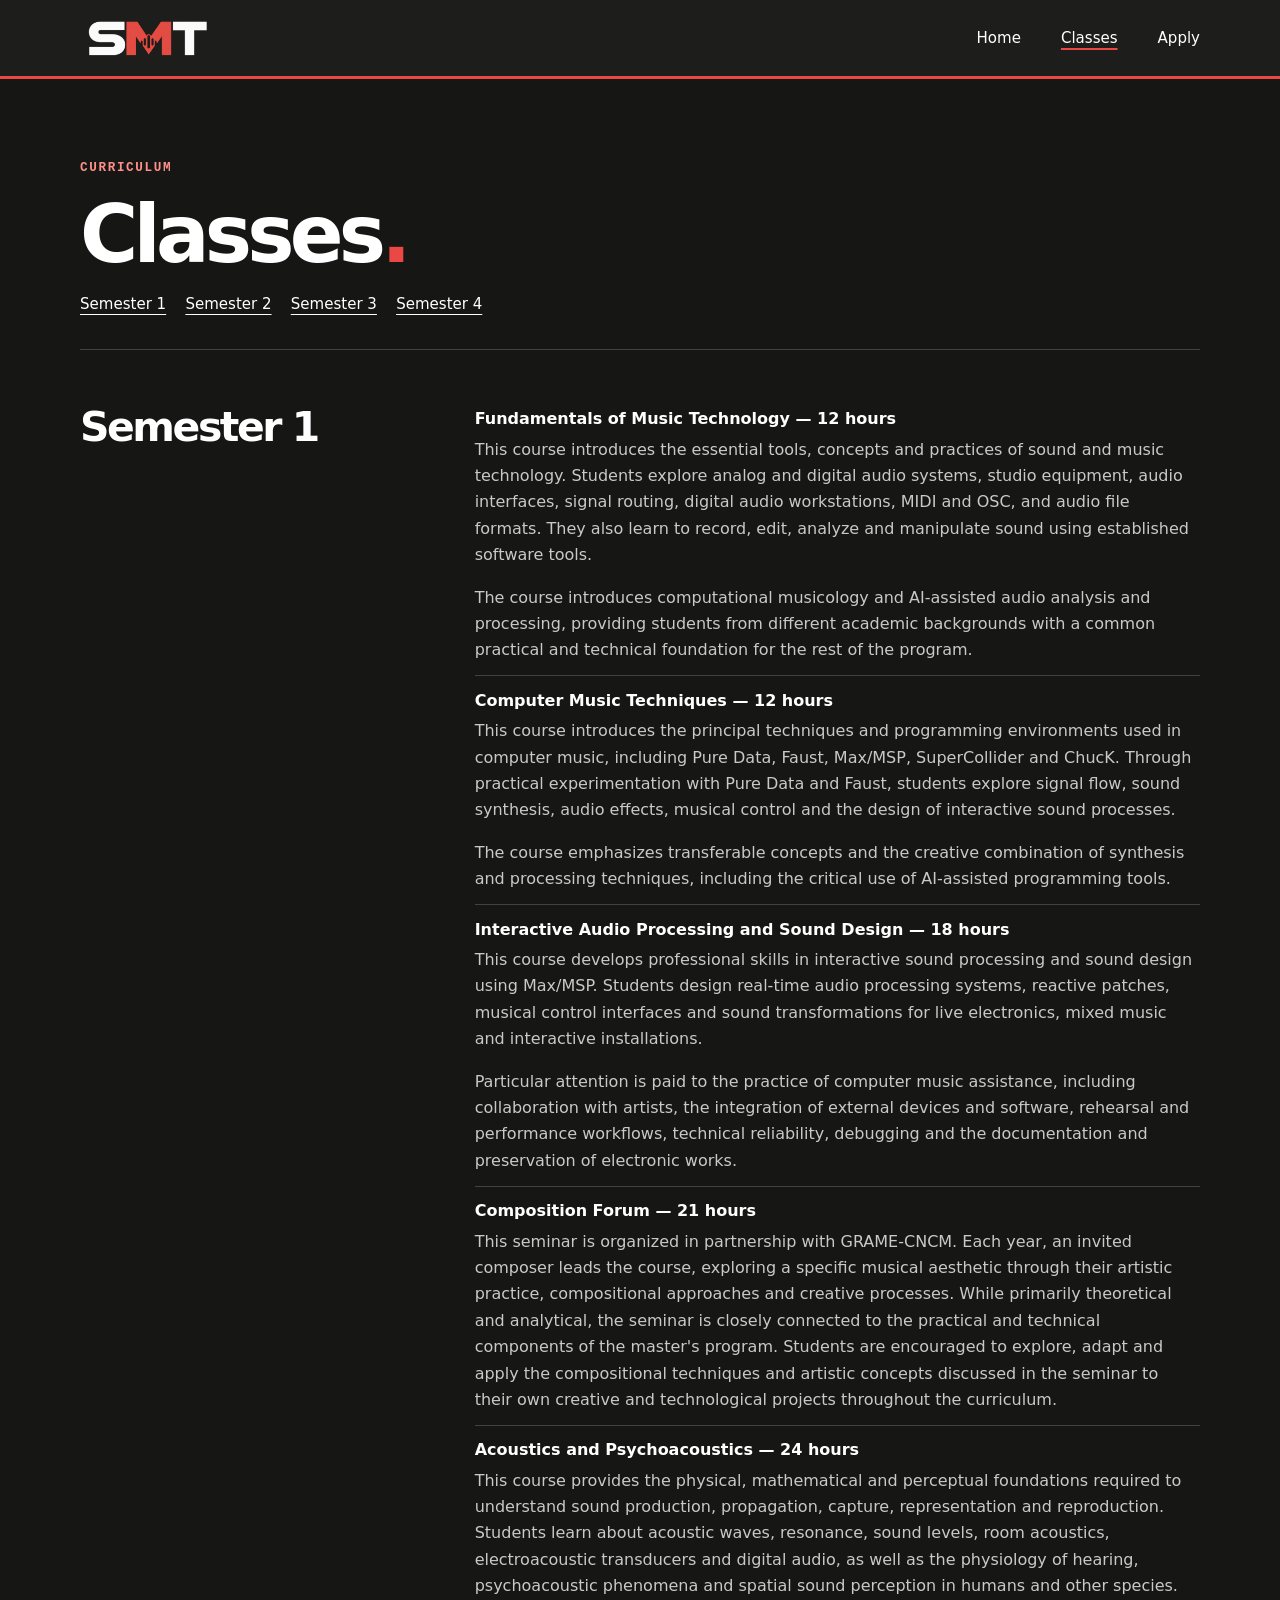
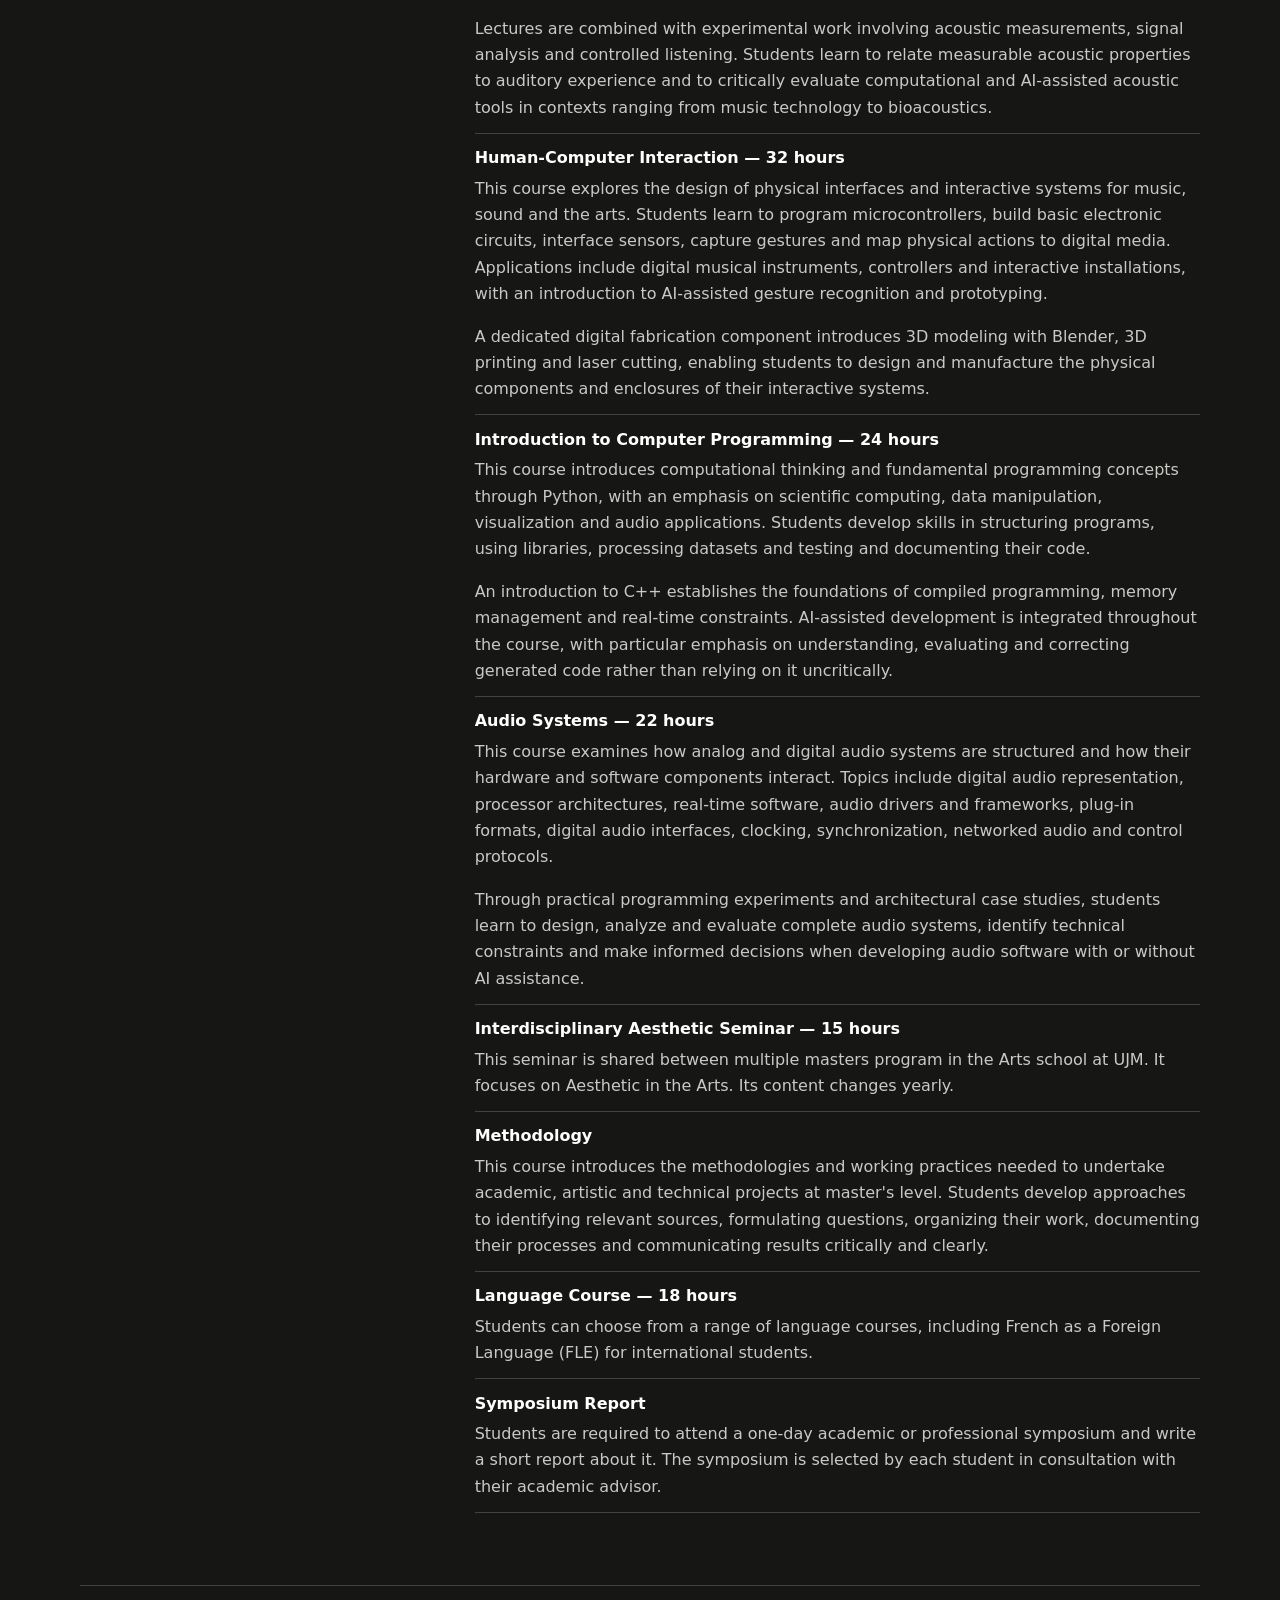
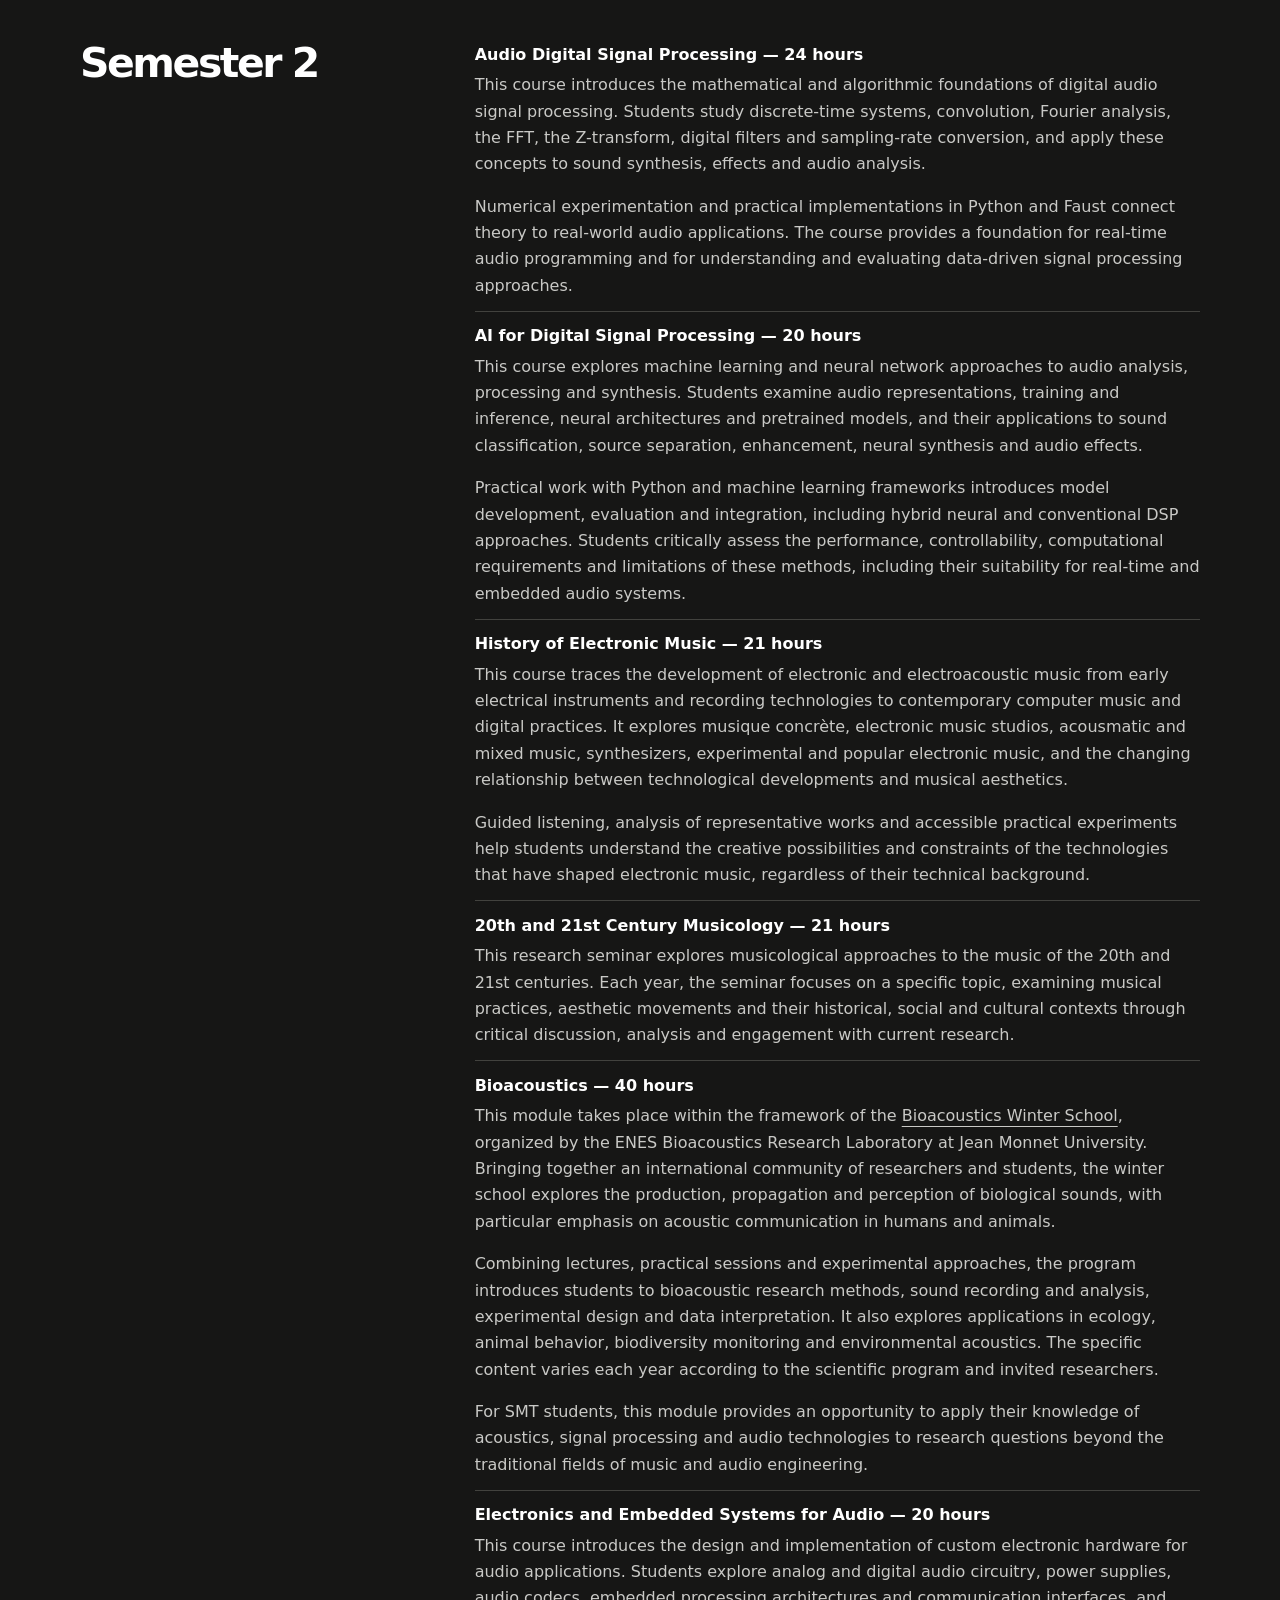
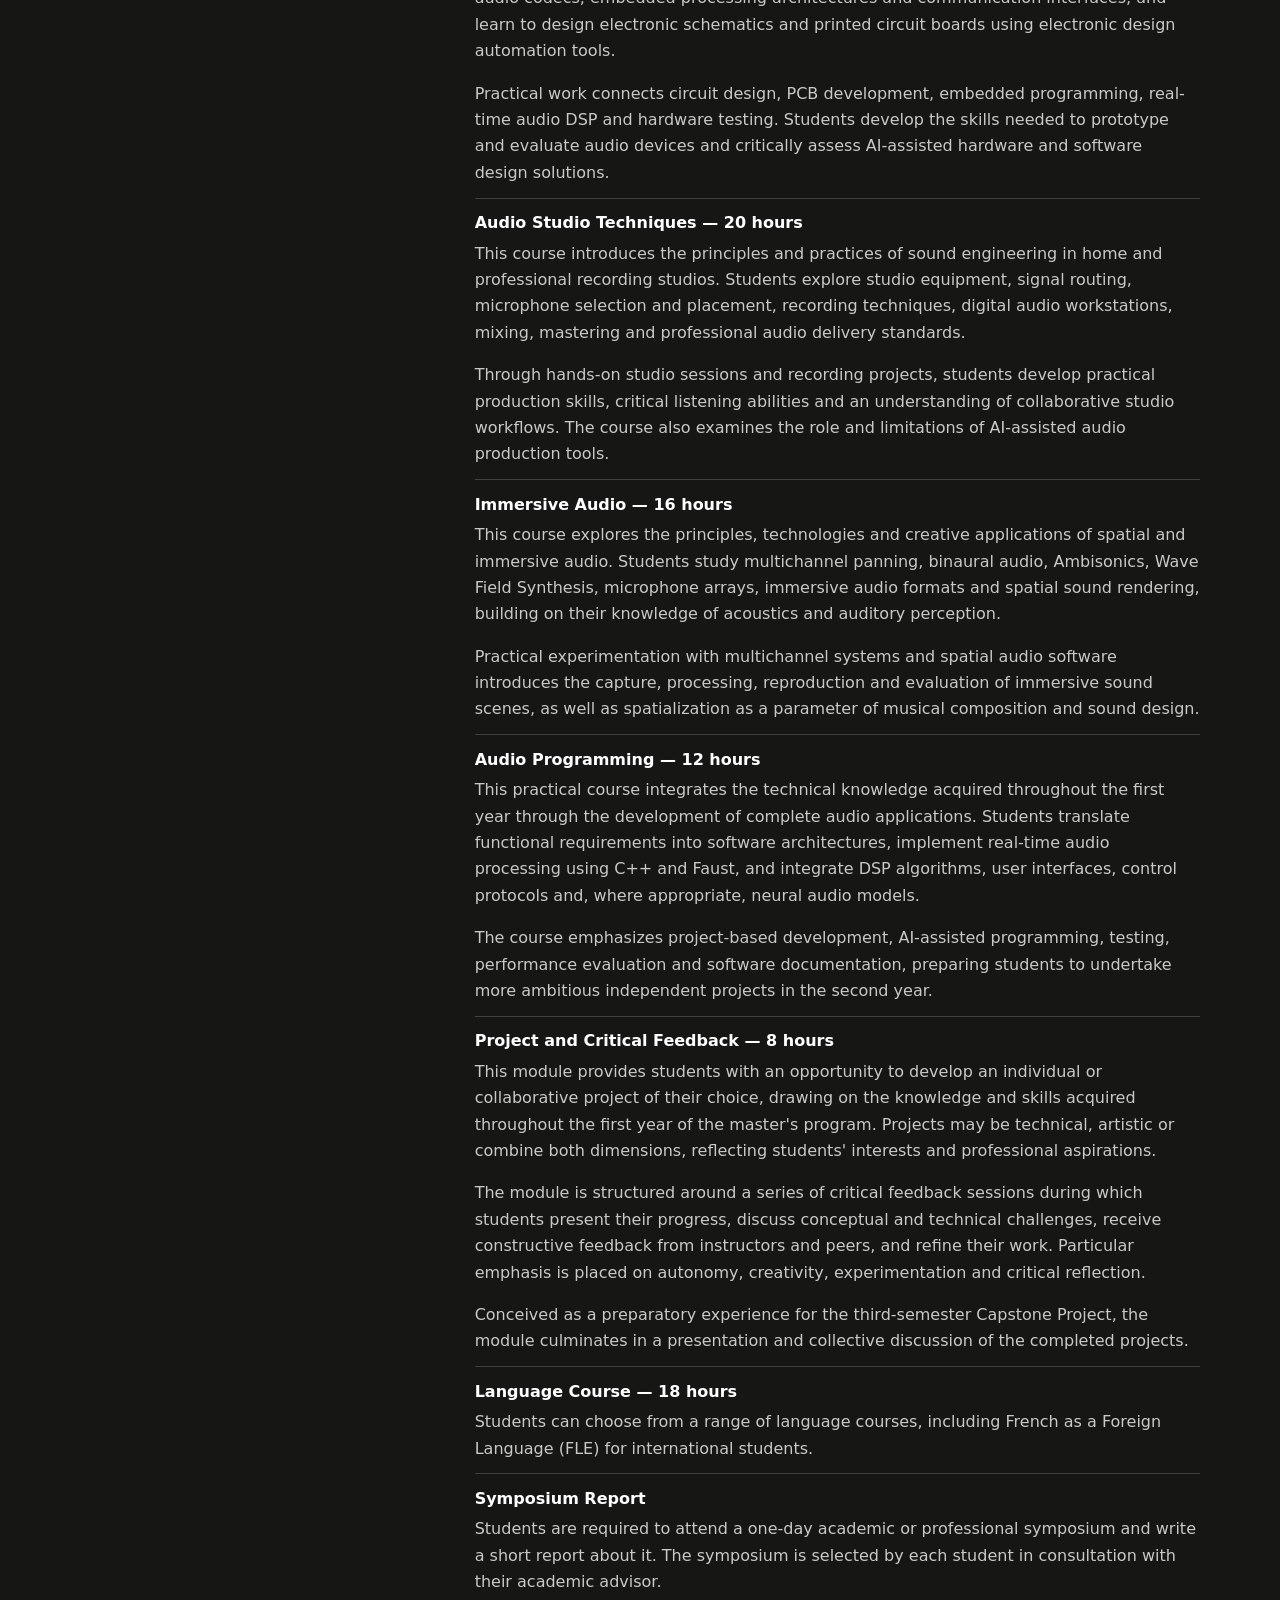
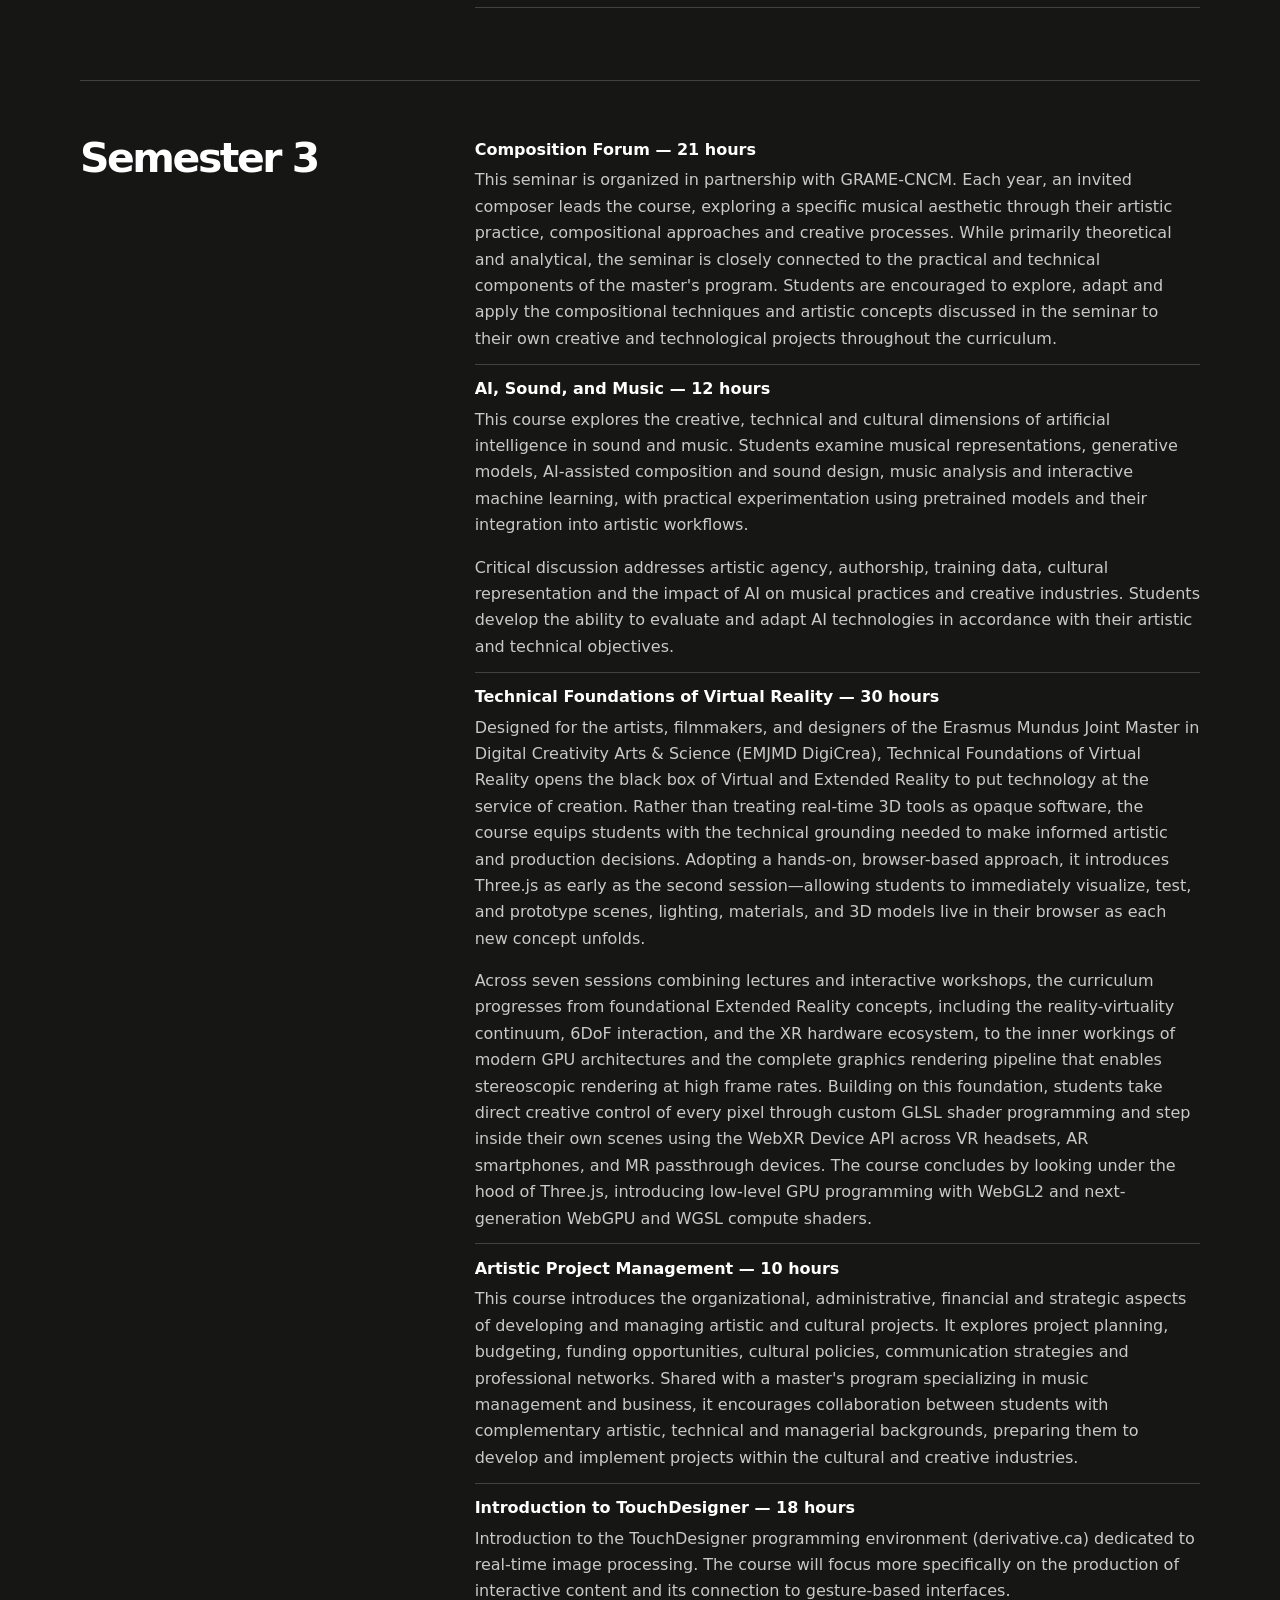
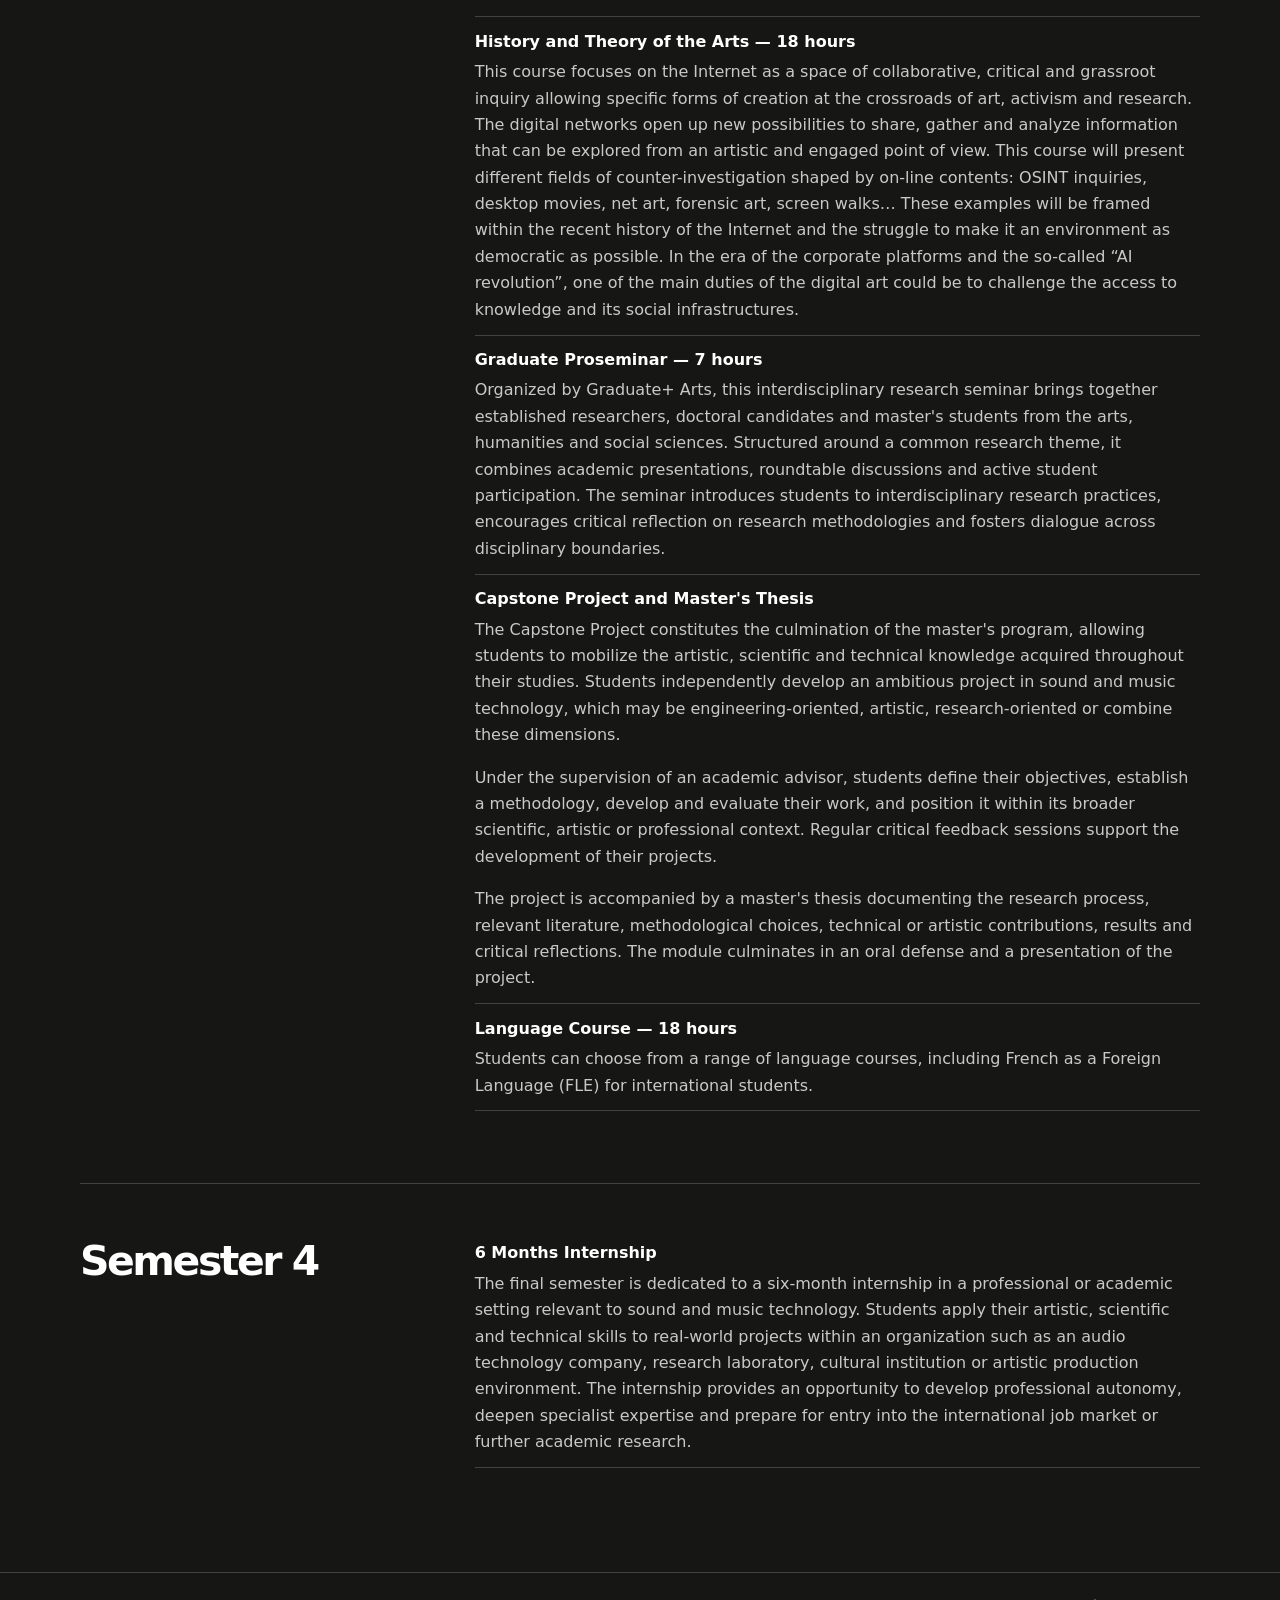
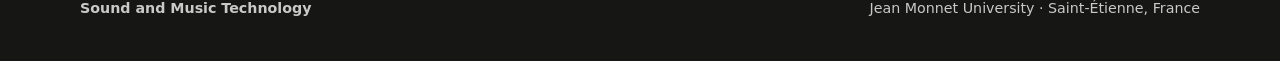
==== docs/classes.html @ af432a2b "Adding course descriptions" ====
<!doctype html>
<html lang="en">
<head>
<meta charset="utf-8">
<meta name="viewport" content="width=device-width, initial-scale=1">
<meta name="description" content="Explore the Sound and Music Technology master’s program at Jean Monnet University in Saint-Étienne.">
<title>Classes | Sound and Music Technology</title>
<link rel="stylesheet" href="style.css">
</head>
<body>
<a class="skip" href="#main">Skip to content</a>
<header><div class="shell mast"><a class="logo" href="index.html" aria-label="Sound and Music Technology home"><img src="smt-logo.png" alt="" width="2172" height="724"></a><nav aria-label="Main navigation"><a href="index.html">Home</a><a href="classes.html" aria-current="page">Classes</a><a href="application.html">Apply</a></nav></div></header>
<main id="main" class="shell"><section class="heading"><p class="eyebrow">CURRICULUM</p><h1>Classes<span>.</span></h1><p></p><nav class="jumps" aria-label="Jump to semester"><a href="#semester-1">Semester 1</a> <a href="#semester-2">Semester 2</a> <a href="#semester-3">Semester 3</a> <a href="#semester-4">Semester 4</a></nav></section><section class="split" id="semester-1">
<h2>Semester 1</h2>
<div><ul class="courses">
  <li>
    <strong>Fundamentals of Music Technology — 12 hours</strong>
    <p>This course introduces the essential tools, concepts and practices of sound and music technology. Students explore analog and digital audio systems, studio equipment, audio interfaces, signal routing, digital audio workstations, MIDI and OSC, and audio file formats. They also learn to record, edit, analyze and manipulate sound using established software tools.</p>
    <p>The course introduces computational musicology and AI-assisted audio analysis and processing, providing students from different academic backgrounds with a common practical and technical foundation for the rest of the program.</p>
  </li>
  <li>
    <strong>Computer Music Techniques — 12 hours</strong>
    <p>This course introduces the principal techniques and programming environments used in computer music, including Pure Data, Faust, Max/MSP, SuperCollider and ChucK. Through practical experimentation with Pure Data and Faust, students explore signal flow, sound synthesis, audio effects, musical control and the design of interactive sound processes.</p>
    <p>The course emphasizes transferable concepts and the creative combination of synthesis and processing techniques, including the critical use of AI-assisted programming tools.</p>
  </li>
  <li>
    <strong>Interactive Audio Processing and Sound Design — 18 hours</strong>
    <p>This course develops professional skills in interactive sound processing and sound design using Max/MSP. Students design real-time audio processing systems, reactive patches, musical control interfaces and sound transformations for live electronics, mixed music and interactive installations.</p>
    <p>Particular attention is paid to the practice of computer music assistance, including collaboration with artists, the integration of external devices and software, rehearsal and performance workflows, technical reliability, debugging and the documentation and preservation of electronic works.</p>
  </li>
  <li>
    <strong>Composition Forum — 21 hours</strong>
    <p>This seminar is organized in partnership with GRAME-CNCM. Each year, an invited composer leads the course, exploring a specific musical aesthetic through their artistic practice, compositional approaches and creative processes. While primarily theoretical and analytical, the seminar is closely connected to the practical and technical components of the master's program. Students are encouraged to explore, adapt and apply the compositional techniques and artistic concepts discussed in the seminar to their own creative and technological projects throughout the curriculum.</p>
  </li>
  <li>
    <strong>Acoustics and Psychoacoustics — 24 hours</strong>
    <p>This course provides the physical, mathematical and perceptual foundations required to understand sound production, propagation, capture, representation and reproduction. Students learn about acoustic waves, resonance, sound levels, room acoustics, electroacoustic transducers and digital audio, as well as the physiology of hearing, psychoacoustic phenomena and spatial sound perception in humans and other species.</p>
    <p>Lectures are combined with experimental work involving acoustic measurements, signal analysis and controlled listening. Students learn to relate measurable acoustic properties to auditory experience and to critically evaluate computational and AI-assisted acoustic tools in contexts ranging from music technology to bioacoustics.</p>
  </li>
  <li>
    <strong>Human-Computer Interaction — 32 hours</strong>
    <p>This course explores the design of physical interfaces and interactive systems for music, sound and the arts. Students learn to program microcontrollers, build basic electronic circuits, interface sensors, capture gestures and map physical actions to digital media. Applications include digital musical instruments, controllers and interactive installations, with an introduction to AI-assisted gesture recognition and prototyping.</p>
    <p>A dedicated digital fabrication component introduces 3D modeling with Blender, 3D printing and laser cutting, enabling students to design and manufacture the physical components and enclosures of their interactive systems.</p>
  </li>
  <li>
    <strong>Introduction to Computer Programming — 24 hours</strong>
    <p>This course introduces computational thinking and fundamental programming concepts through Python, with an emphasis on scientific computing, data manipulation, visualization and audio applications. Students develop skills in structuring programs, using libraries, processing datasets and testing and documenting their code.</p>
    <p>An introduction to C++ establishes the foundations of compiled programming, memory management and real-time constraints. AI-assisted development is integrated throughout the course, with particular emphasis on understanding, evaluating and correcting generated code rather than relying on it uncritically.</p>
  </li>
  <li>
    <strong>Audio Systems — 22 hours</strong>
    <p>This course examines how analog and digital audio systems are structured and how their hardware and software components interact. Topics include digital audio representation, processor architectures, real-time software, audio drivers and frameworks, plug-in formats, digital audio interfaces, clocking, synchronization, networked audio and control protocols.</p>
    <p>Through practical programming experiments and architectural case studies, students learn to design, analyze and evaluate complete audio systems, identify technical constraints and make informed decisions when developing audio software with or without AI assistance.</p>
  </li>
  <li>
    <strong>Interdisciplinary Aesthetic Seminar — 15 hours</strong>
    <p>This seminar is shared between multiple masters program in the Arts school at UJM. It focuses on Aesthetic in the Arts. Its content changes yearly.</p>
  </li>
  <li>
    <strong>Methodology</strong>
    <p>This course introduces the methodologies and working practices needed to undertake academic, artistic and technical projects at master's level. Students develop approaches to identifying relevant sources, formulating questions, organizing their work, documenting their processes and communicating results critically and clearly.</p>
  </li>
  <li>
    <strong>Language Course — 18 hours</strong>
    <p>Students can choose from a range of language courses, including French as a Foreign Language (FLE) for international students.</p>
  </li>
  <li>
    <strong>Symposium Report</strong>
    <p>Students are required to attend a one-day academic or professional symposium and write a short report about it. The symposium is selected by each student in consultation with their academic advisor.</p>
  </li>
</ul></div>
</section>
<section class="split" id="semester-2">
<h2>Semester 2</h2>
<div><ul class="courses">
  <li>
    <strong>Audio Digital Signal Processing — 24 hours</strong>
    <p>This course introduces the mathematical and algorithmic foundations of digital audio signal processing. Students study discrete-time systems, convolution, Fourier analysis, the FFT, the Z-transform, digital filters and sampling-rate conversion, and apply these concepts to sound synthesis, effects and audio analysis.</p>
    <p>Numerical experimentation and practical implementations in Python and Faust connect theory to real-world audio applications. The course provides a foundation for real-time audio programming and for understanding and evaluating data-driven signal processing approaches.</p>
  </li>
  <li>
    <strong>AI for Digital Signal Processing — 20 hours</strong>
    <p>This course explores machine learning and neural network approaches to audio analysis, processing and synthesis. Students examine audio representations, training and inference, neural architectures and pretrained models, and their applications to sound classification, source separation, enhancement, neural synthesis and audio effects.</p>
    <p>Practical work with Python and machine learning frameworks introduces model development, evaluation and integration, including hybrid neural and conventional DSP approaches. Students critically assess the performance, controllability, computational requirements and limitations of these methods, including their suitability for real-time and embedded audio systems.</p>
  </li>
  <li>
    <strong>History of Electronic Music — 21 hours</strong>
    <p>This course traces the development of electronic and electroacoustic music from early electrical instruments and recording technologies to contemporary computer music and digital practices. It explores musique concrète, electronic music studios, acousmatic and mixed music, synthesizers, experimental and popular electronic music, and the changing relationship between technological developments and musical aesthetics.</p>
    <p>Guided listening, analysis of representative works and accessible practical experiments help students understand the creative possibilities and constraints of the technologies that have shaped electronic music, regardless of their technical background.</p>
  </li>
  <li>
    <strong>20th and 21st Century Musicology — 21 hours</strong>
    <p>This research seminar explores musicological approaches to the music of the 20th and 21st centuries. Each year, the seminar focuses on a specific topic, examining musical practices, aesthetic movements and their historical, social and cultural contexts through critical discussion, analysis and engagement with current research.</p>
  </li>
  <li>
    <strong>Bioacoustics — 40 hours</strong>
    <p>This module takes place within the framework of the <a href="https://www.eneslab.com/bioacoustic-winter-school">Bioacoustics Winter School</a>, organized by the ENES Bioacoustics Research Laboratory at Jean Monnet University. Bringing together an international community of researchers and students, the winter school explores the production, propagation and perception of biological sounds, with particular emphasis on acoustic communication in humans and animals.</p>
    <p>Combining lectures, practical sessions and experimental approaches, the program introduces students to bioacoustic research methods, sound recording and analysis, experimental design and data interpretation. It also explores applications in ecology, animal behavior, biodiversity monitoring and environmental acoustics. The specific content varies each year according to the scientific program and invited researchers.</p>
    <p>For SMT students, this module provides an opportunity to apply their knowledge of acoustics, signal processing and audio technologies to research questions beyond the traditional fields of music and audio engineering.</p>
  </li>
  <li>
    <strong>Electronics and Embedded Systems for Audio — 20 hours</strong>
    <p>This course introduces the design and implementation of custom electronic hardware for audio applications. Students explore analog and digital audio circuitry, power supplies, audio codecs, embedded processing architectures and communication interfaces, and learn to design electronic schematics and printed circuit boards using electronic design automation tools.</p>
    <p>Practical work connects circuit design, PCB development, embedded programming, real-time audio DSP and hardware testing. Students develop the skills needed to prototype and evaluate audio devices and critically assess AI-assisted hardware and software design solutions.</p>
  </li>
  <li>
    <strong>Audio Studio Techniques — 20 hours</strong>
    <p>This course introduces the principles and practices of sound engineering in home and professional recording studios. Students explore studio equipment, signal routing, microphone selection and placement, recording techniques, digital audio workstations, mixing, mastering and professional audio delivery standards.</p>
    <p>Through hands-on studio sessions and recording projects, students develop practical production skills, critical listening abilities and an understanding of collaborative studio workflows. The course also examines the role and limitations of AI-assisted audio production tools.</p>
  </li>
  <li>
    <strong>Immersive Audio — 16 hours</strong>
    <p>This course explores the principles, technologies and creative applications of spatial and immersive audio. Students study multichannel panning, binaural audio, Ambisonics, Wave Field Synthesis, microphone arrays, immersive audio formats and spatial sound rendering, building on their knowledge of acoustics and auditory perception.</p>
    <p>Practical experimentation with multichannel systems and spatial audio software introduces the capture, processing, reproduction and evaluation of immersive sound scenes, as well as spatialization as a parameter of musical composition and sound design.</p>
  </li>
  <li>
    <strong>Audio Programming — 12 hours</strong>
    <p>This practical course integrates the technical knowledge acquired throughout the first year through the development of complete audio applications. Students translate functional requirements into software architectures, implement real-time audio processing using C++ and Faust, and integrate DSP algorithms, user interfaces, control protocols and, where appropriate, neural audio models.</p>
    <p>The course emphasizes project-based development, AI-assisted programming, testing, performance evaluation and software documentation, preparing students to undertake more ambitious independent projects in the second year.</p>
  </li>
  <li>
    <strong>Project and Critical Feedback — 8 hours</strong>
    <p>This module provides students with an opportunity to develop an individual or collaborative project of their choice, drawing on the knowledge and skills acquired throughout the first year of the master's program. Projects may be technical, artistic or combine both dimensions, reflecting students' interests and professional aspirations.</p>
    <p>The module is structured around a series of critical feedback sessions during which students present their progress, discuss conceptual and technical challenges, receive constructive feedback from instructors and peers, and refine their work. Particular emphasis is placed on autonomy, creativity, experimentation and critical reflection.</p>
    <p>Conceived as a preparatory experience for the third-semester Capstone Project, the module culminates in a presentation and collective discussion of the completed projects.</p>
  </li>
  <li>
    <strong>Language Course — 18 hours</strong>
    <p>Students can choose from a range of language courses, including French as a Foreign Language (FLE) for international students.</p>
  </li>
  <li>
    <strong>Symposium Report</strong>
    <p>Students are required to attend a one-day academic or professional symposium and write a short report about it. The symposium is selected by each student in consultation with their academic advisor.</p>
  </li>
</ul></div>
</section>
<section class="split" id="semester-3">
<h2>Semester 3</h2>
<div><ul class="courses">
  <li>
    <strong>Composition Forum — 21 hours</strong>
    <p>This seminar is organized in partnership with GRAME-CNCM. Each year, an invited composer leads the course, exploring a specific musical aesthetic through their artistic practice, compositional approaches and creative processes. While primarily theoretical and analytical, the seminar is closely connected to the practical and technical components of the master's program. Students are encouraged to explore, adapt and apply the compositional techniques and artistic concepts discussed in the seminar to their own creative and technological projects throughout the curriculum.</p>
  </li>
  <li>
    <strong>AI, Sound, and Music — 12 hours</strong>
    <p>This course explores the creative, technical and cultural dimensions of artificial intelligence in sound and music. Students examine musical representations, generative models, AI-assisted composition and sound design, music analysis and interactive machine learning, with practical experimentation using pretrained models and their integration into artistic workflows.</p>
    <p>Critical discussion addresses artistic agency, authorship, training data, cultural representation and the impact of AI on musical practices and creative industries. Students develop the ability to evaluate and adapt AI technologies in accordance with their artistic and technical objectives.</p>
  </li>
  <li>
    <strong>Technical Foundations of Virtual Reality — 30 hours</strong>
    <p>Designed for the artists, filmmakers, and designers of the Erasmus Mundus Joint Master in Digital Creativity Arts &amp; Science (EMJMD DigiCrea), Technical Foundations of Virtual Reality opens the black box of Virtual and Extended Reality to put technology at the service of creation. Rather than treating real-time 3D tools as opaque software, the course equips students with the technical grounding needed to make informed artistic and production decisions. Adopting a hands-on, browser-based approach, it introduces Three.js as early as the second session—allowing students to immediately visualize, test, and prototype scenes, lighting, materials, and 3D models live in their browser as each new concept unfolds.</p>
    <p>Across seven sessions combining lectures and interactive workshops, the curriculum progresses from foundational Extended Reality concepts, including the reality-virtuality continuum, 6DoF interaction, and the XR hardware ecosystem, to the inner workings of modern GPU architectures and the complete graphics rendering pipeline that enables stereoscopic rendering at high frame rates. Building on this foundation, students take direct creative control of every pixel through custom GLSL shader programming and step inside their own scenes using the WebXR Device API across VR headsets, AR smartphones, and MR passthrough devices. The course concludes by looking under the hood of Three.js, introducing low-level GPU programming with WebGL2 and next-generation WebGPU and WGSL compute shaders.</p>
  </li>
  <li>
    <strong>Artistic Project Management — 10 hours</strong>
    <p>This course introduces the organizational, administrative, financial and strategic aspects of developing and managing artistic and cultural projects. It explores project planning, budgeting, funding opportunities, cultural policies, communication strategies and professional networks. Shared with a master's program specializing in music management and business, it encourages collaboration between students with complementary artistic, technical and managerial backgrounds, preparing them to develop and implement projects within the cultural and creative industries.</p>
  </li>
  <li>
    <strong>Introduction to TouchDesigner — 18 hours</strong>
    <p>Introduction to the TouchDesigner programming environment (derivative.ca) dedicated to real-time image processing. The course will focus more specifically on the production of interactive content and its connection to gesture-based interfaces.</p>
  </li>
  <li>
    <strong>History and Theory of the Arts — 18 hours</strong>
    <p>This course focuses on the Internet as a space of collaborative, critical and grassroot inquiry allowing specific forms of creation at the crossroads of art, activism and research. The digital networks open up new possibilities to share, gather and analyze information that can be explored from an artistic and engaged point of view. This course will present different fields of counter-investigation shaped by on-line contents: OSINT inquiries, desktop movies, net art, forensic art, screen walks… These examples will be framed within the recent history of the Internet and the struggle to make it an environment as democratic as possible. In the era of the corporate platforms and the so-called “AI revolution”, one of the main duties of the digital art could be to challenge the access to knowledge and its social infrastructures.</p>
  </li>
  <li>
    <strong>Graduate Proseminar — 7 hours</strong>
    <p>Organized by Graduate+ Arts, this interdisciplinary research seminar brings together established researchers, doctoral candidates and master's students from the arts, humanities and social sciences. Structured around a common research theme, it combines academic presentations, roundtable discussions and active student participation. The seminar introduces students to interdisciplinary research practices, encourages critical reflection on research methodologies and fosters dialogue across disciplinary boundaries.</p>
  </li>
  <li>
    <strong>Capstone Project and Master's Thesis</strong>
    <p>The Capstone Project constitutes the culmination of the master's program, allowing students to mobilize the artistic, scientific and technical knowledge acquired throughout their studies. Students independently develop an ambitious project in sound and music technology, which may be engineering-oriented, artistic, research-oriented or combine these dimensions.</p>
    <p>Under the supervision of an academic advisor, students define their objectives, establish a methodology, develop and evaluate their work, and position it within its broader scientific, artistic or professional context. Regular critical feedback sessions support the development of their projects.</p>
    <p>The project is accompanied by a master's thesis documenting the research process, relevant literature, methodological choices, technical or artistic contributions, results and critical reflections. The module culminates in an oral defense and a presentation of the project.</p>
  </li>
  <li>
    <strong>Language Course — 18 hours</strong>
    <p>Students can choose from a range of language courses, including French as a Foreign Language (FLE) for international students.</p>
  </li>
</ul></div>
</section>
<section class="split" id="semester-4">
<h2>Semester 4</h2>
<div><ul class="courses">
  <li>
    <strong>6 Months Internship</strong>
    <p>The final semester is dedicated to a six-month internship in a professional or academic setting relevant to sound and music technology. Students apply their artistic, scientific and technical skills to real-world projects within an organization such as an audio technology company, research laboratory, cultural institution or artistic production environment. The internship provides an opportunity to develop professional autonomy, deepen specialist expertise and prepare for entry into the international job market or further academic research.</p>
  </li>
</ul></div>
</section>
</main>
<footer><div class="shell"><strong>Sound and Music Technology</strong><span>Jean Monnet University · Saint-Étienne, France</span></div></footer>
</body>
</html>
---- docs/style.css ----
:root {
  color-scheme: dark;
  --background: #161615;
  --foreground: #fff;
  --muted: #c9c9c6;
  --accent: #e94845;
  --line: #42423e;
  --link: #ff918a;
  --header: #1d1d1b;
  --on-header: #fff;
  font-family: system-ui, sans-serif;
}
* { box-sizing: border-box; }
body { margin: 0; background: var(--background); color: var(--foreground); line-height: 1.65; }
.shell { width: min(1120px, 90%); margin-inline: auto; }
a { color: inherit; text-underline-offset: .3em; }
a:focus-visible { outline: 2px solid var(--accent); outline-offset: 5px; }
.skip { position: absolute; left: 1rem; top: 1rem; z-index: 1; transform: translateY(-200%); background: var(--background); padding: .5rem; }
.skip:focus { transform: none; }
header { background: var(--header); color: var(--on-header); border-bottom: 3px solid var(--accent); }
.mast { display: flex; justify-content: space-between; align-items: center; gap: 1rem; min-height: 76px; }
.logo { display: block; width: clamp(92px, 14vw, 136px); }
.logo img { display: block; width: 100%; height: 58px; object-fit: contain; }
nav { display: flex; align-items: center; gap: clamp(.8rem, 4vw, 2.5rem); }
nav a { font-size: .94rem; text-decoration: none; }
nav a:hover, nav [aria-current] { color: var(--link); text-decoration: underline; }
header nav a:hover, header nav [aria-current] { color: var(--on-header); text-decoration-color: var(--accent); text-decoration-thickness: 2px; }
.hero { display: grid; grid-template-columns: 1.24fr 1fr; gap: 2rem; align-items: center; padding: clamp(3rem, 8vw, 7rem) 0; }
.eyebrow { color: var(--link); font: 600 .79rem/1.5 ui-monospace, monospace; letter-spacing: .13em; margin: 0 0 1rem; }
h1, h2 { margin: 0; line-height: 1.04; letter-spacing: -.06em; text-wrap: balance; }
h1 { font-size: clamp(2.8rem, 6.2vw, 5.5rem); }
h2 { font-size: clamp(1.65rem, 3.2vw, 2.85rem); }
h1 span { color: var(--accent); }
p { margin: 0 0 1rem; }
.intro { color: var(--muted); max-width: 36rem; margin: 1.35rem 0; font-size: clamp(1.07rem, 2vw, 1.31rem); }
.button { display: inline-block; background: var(--accent); color: #151513; padding: .65rem 1rem; border-radius: .25rem; font-weight: 720; text-decoration: none; }
.button:hover { background: #f16966; }
.split { border-top: 1px solid var(--line); display: grid; grid-template-columns: 1fr 2fr; gap: 2rem; padding: clamp(1.75rem, 5vw, 3.5rem) 0; }
.split p { color: var(--muted); }
.split p:last-child { margin-bottom: 0; }
.partners, .courses { list-style: none; padding: 0; margin: 0 0 1rem; }
.partners li, .courses li { border-bottom: 1px solid var(--line); padding: .72rem 0; }
.partners li:first-child, .courses li:first-child { padding-top: 0; }
.partners p, .courses p { margin-top: .25rem; }
.heading { padding: clamp(2.8rem, 7vw, 5rem) 0 2rem; }
.jumps { flex-wrap: wrap; gap: .65rem 1.2rem; }
.jumps a { text-decoration: underline; }
footer { border-top: 1px solid var(--line); margin-top: 2rem; padding: 1.5rem 0 2.5rem; color: var(--muted); font-size: .89rem; }
footer .shell { display: flex; flex-wrap: wrap; gap: .4rem 1.5rem; justify-content: space-between; }
@media (max-width: 700px) {
  .mast { flex-wrap: wrap; gap: 0 .9rem; padding-bottom: .5rem; }
  .hero, .split { grid-template-columns: 1fr; gap: 1.25rem; }
}

.hero-art { display: block; width: 100%; height: auto; border-radius: .3rem; }
.partner-logos {
  list-style: none;
  display: grid;
  grid-template-columns: repeat(auto-fit, minmax(125px, 1fr));
  gap: 1.1rem;
  margin: 1.5rem 0 0;
  padding: 1rem 0 0;
  border-top: 1px solid var(--line);
}
.partner-logos a {
  display: flex;
  justify-content: center;
  align-items: center;
  gap: .35rem;
  min-height: 64px;
  text-decoration: none;
  isolation: isolate;
}
.partner-logos img { display: block; width: auto; max-width: 100%; max-height: 39px; filter: brightness(0) invert(1); }
.partner-logos .ujm-logo { max-height: 58px; filter: grayscale(1) invert(1) contrast(4); mix-blend-mode: screen; }
.partner-logos a:has(.ujm-logo) { background: var(--background); }
.grame-logo img { max-width: 27px; }
.grame-logo { font-size: .76rem; font-weight: 750; white-space: nowrap; }
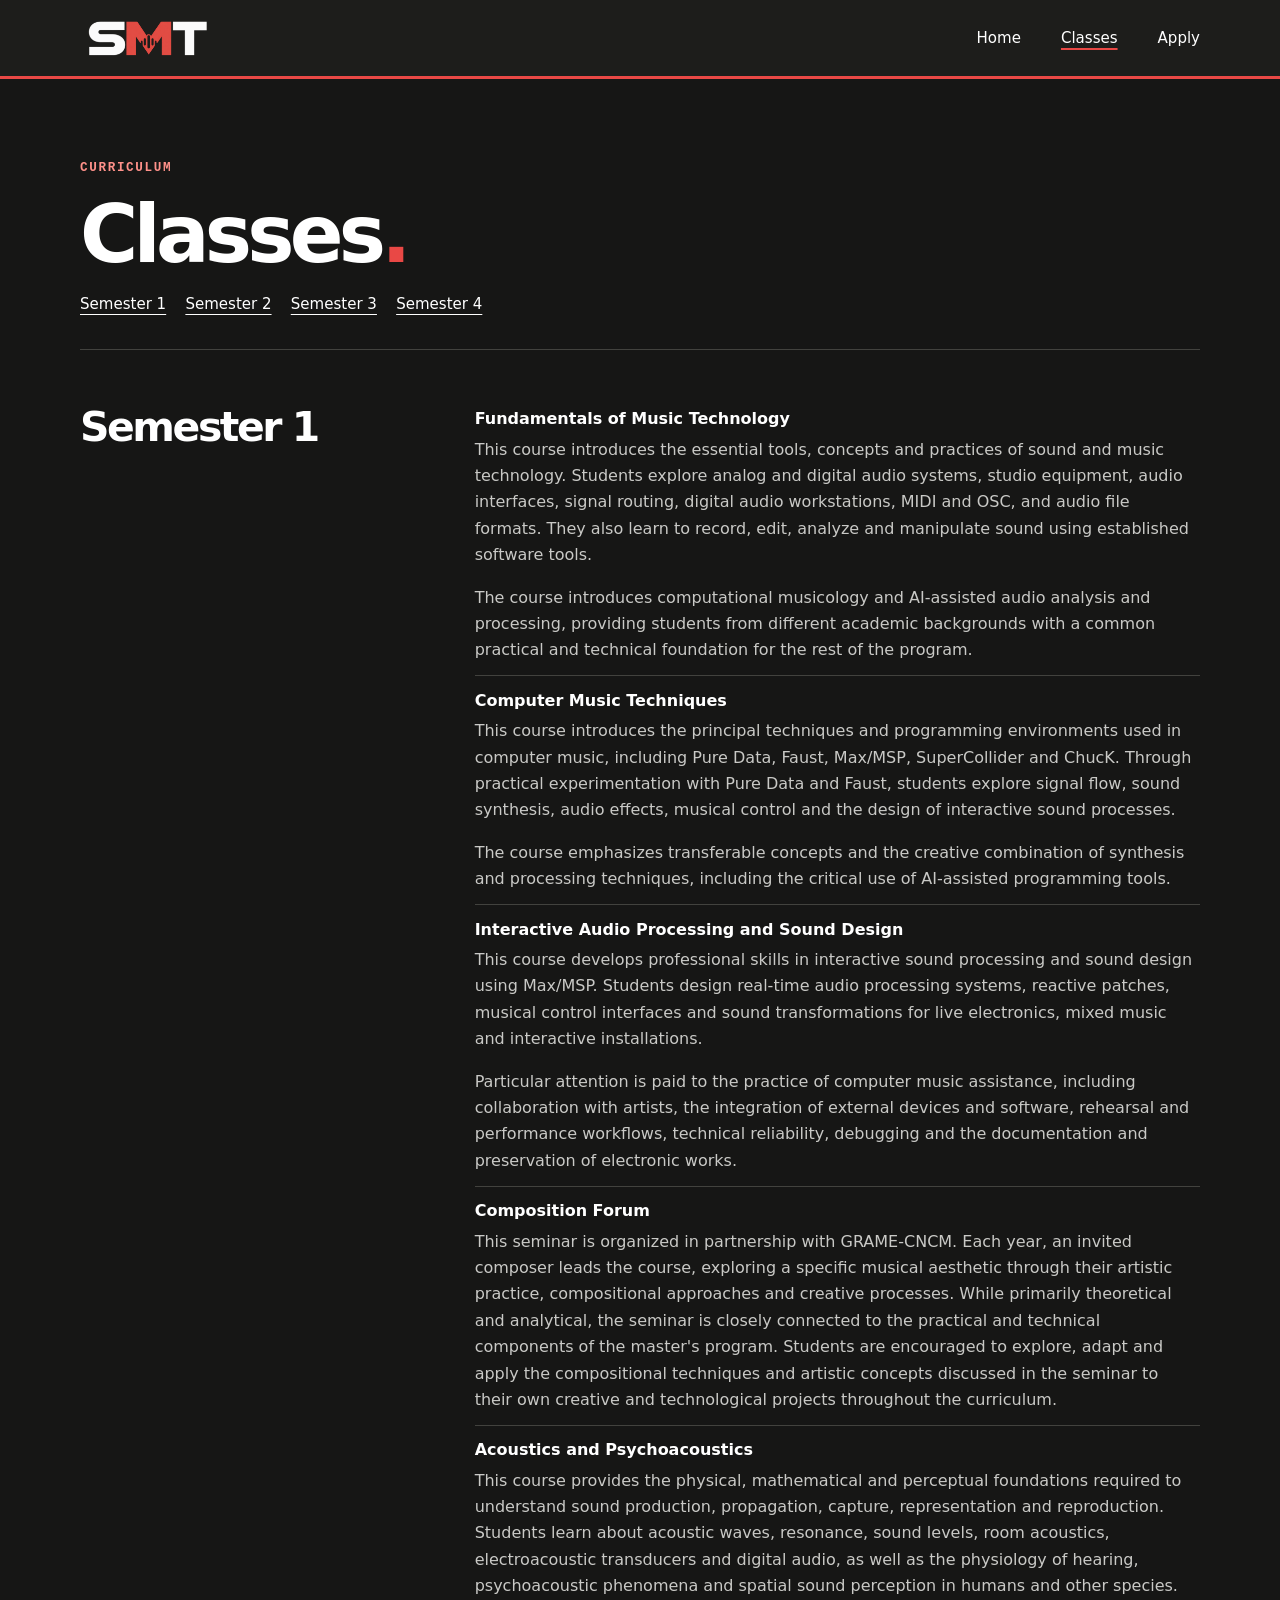
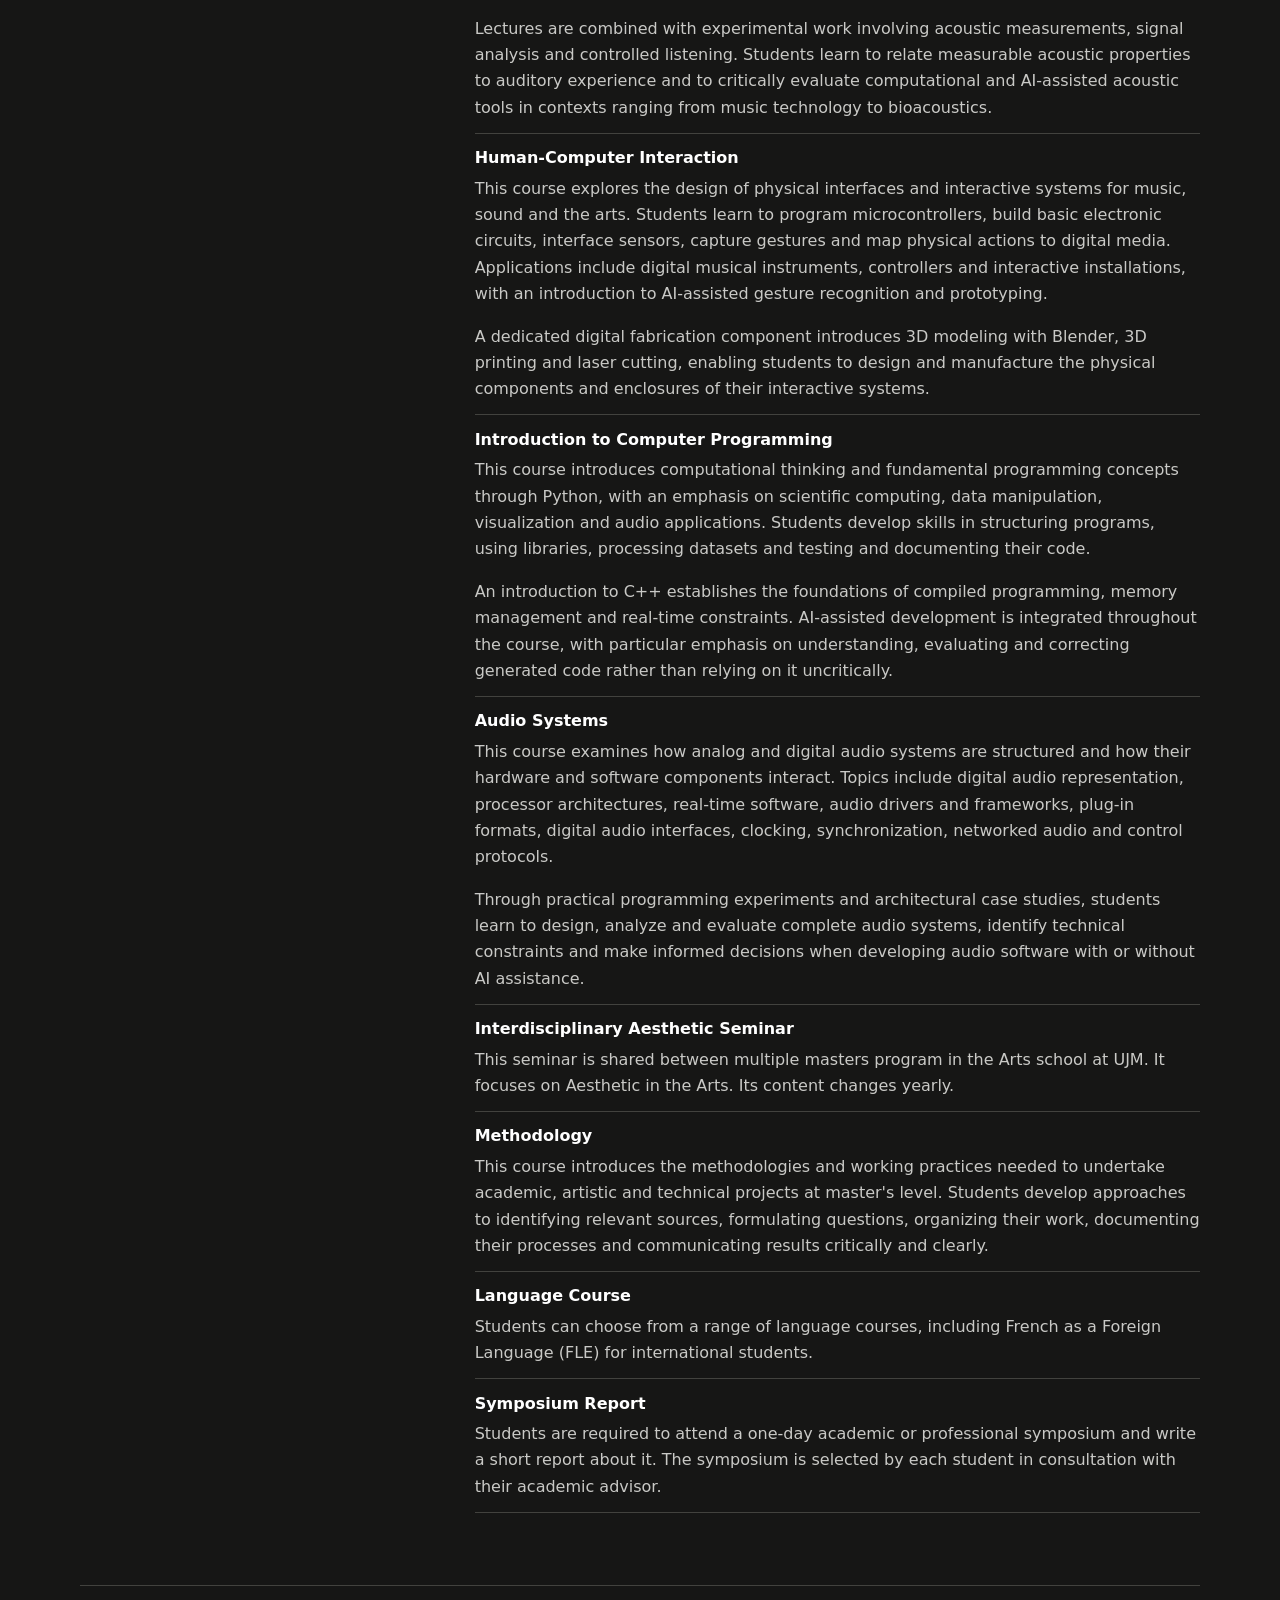
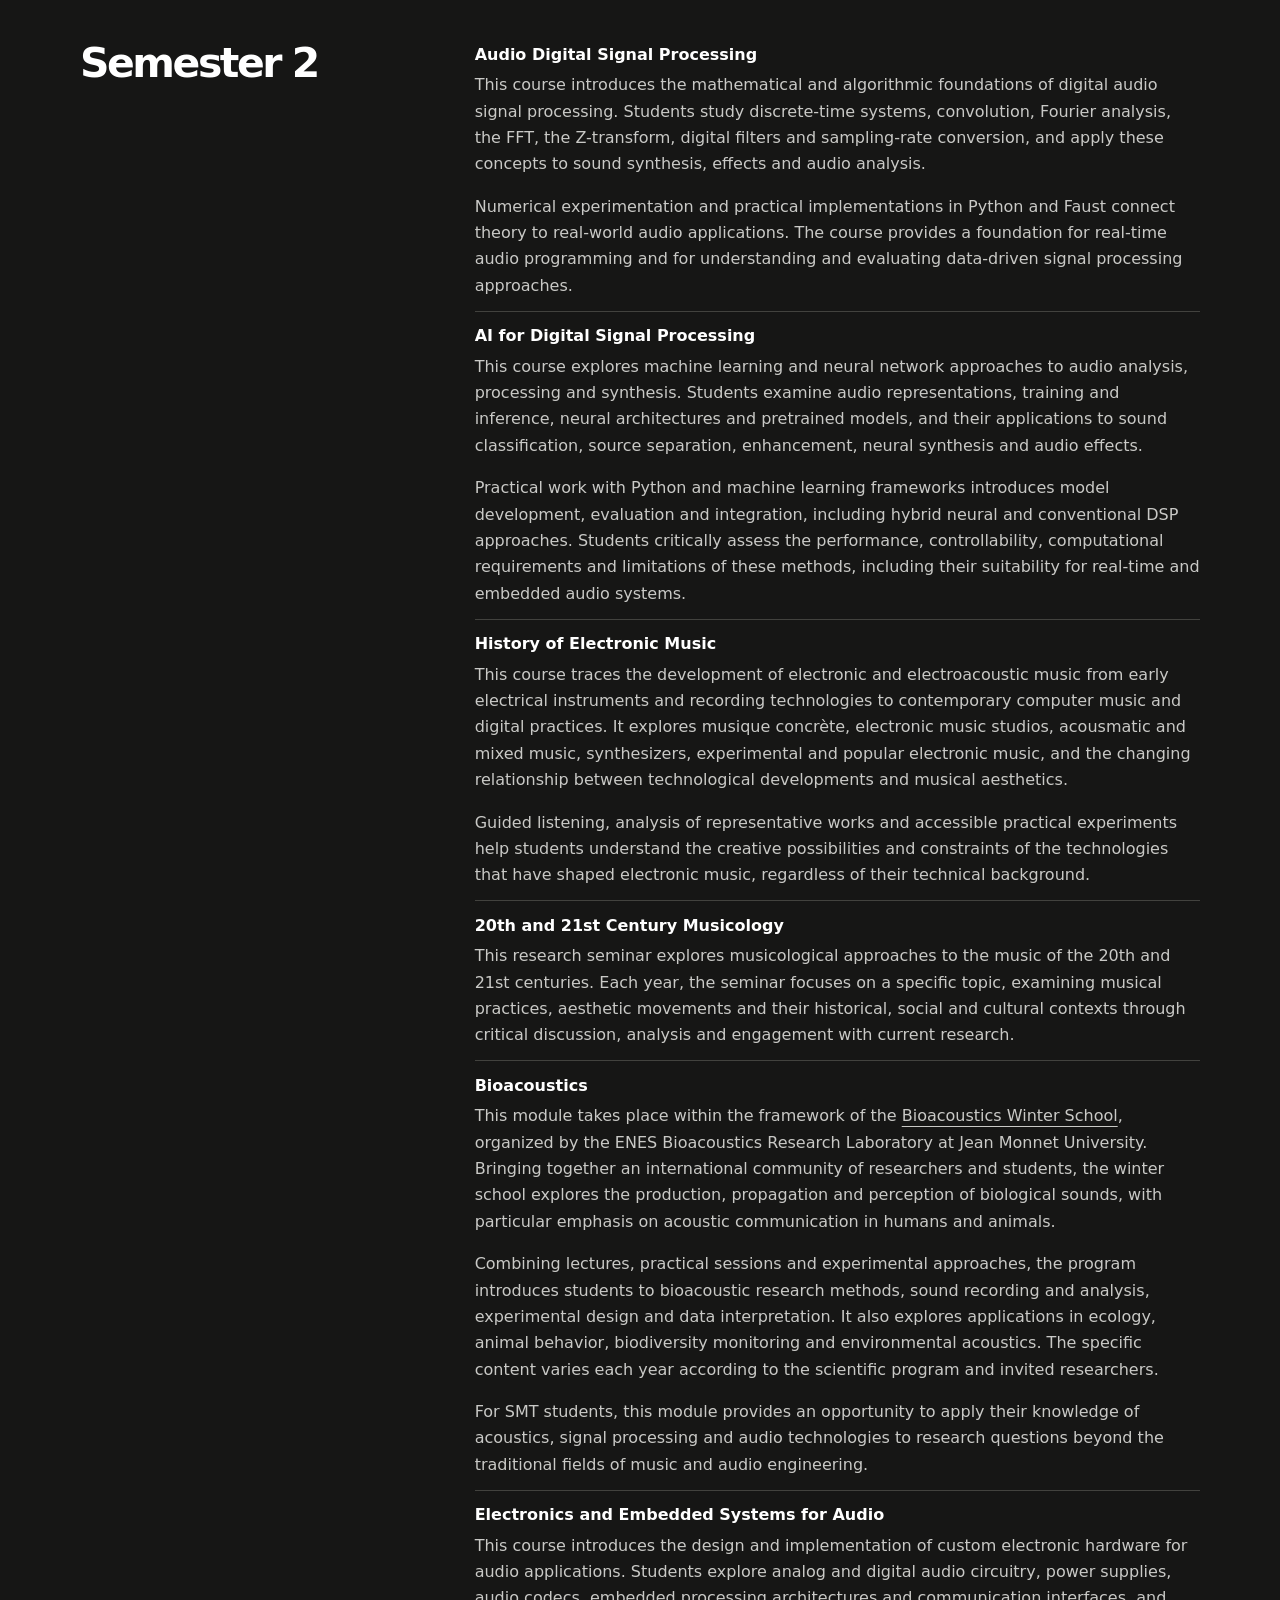
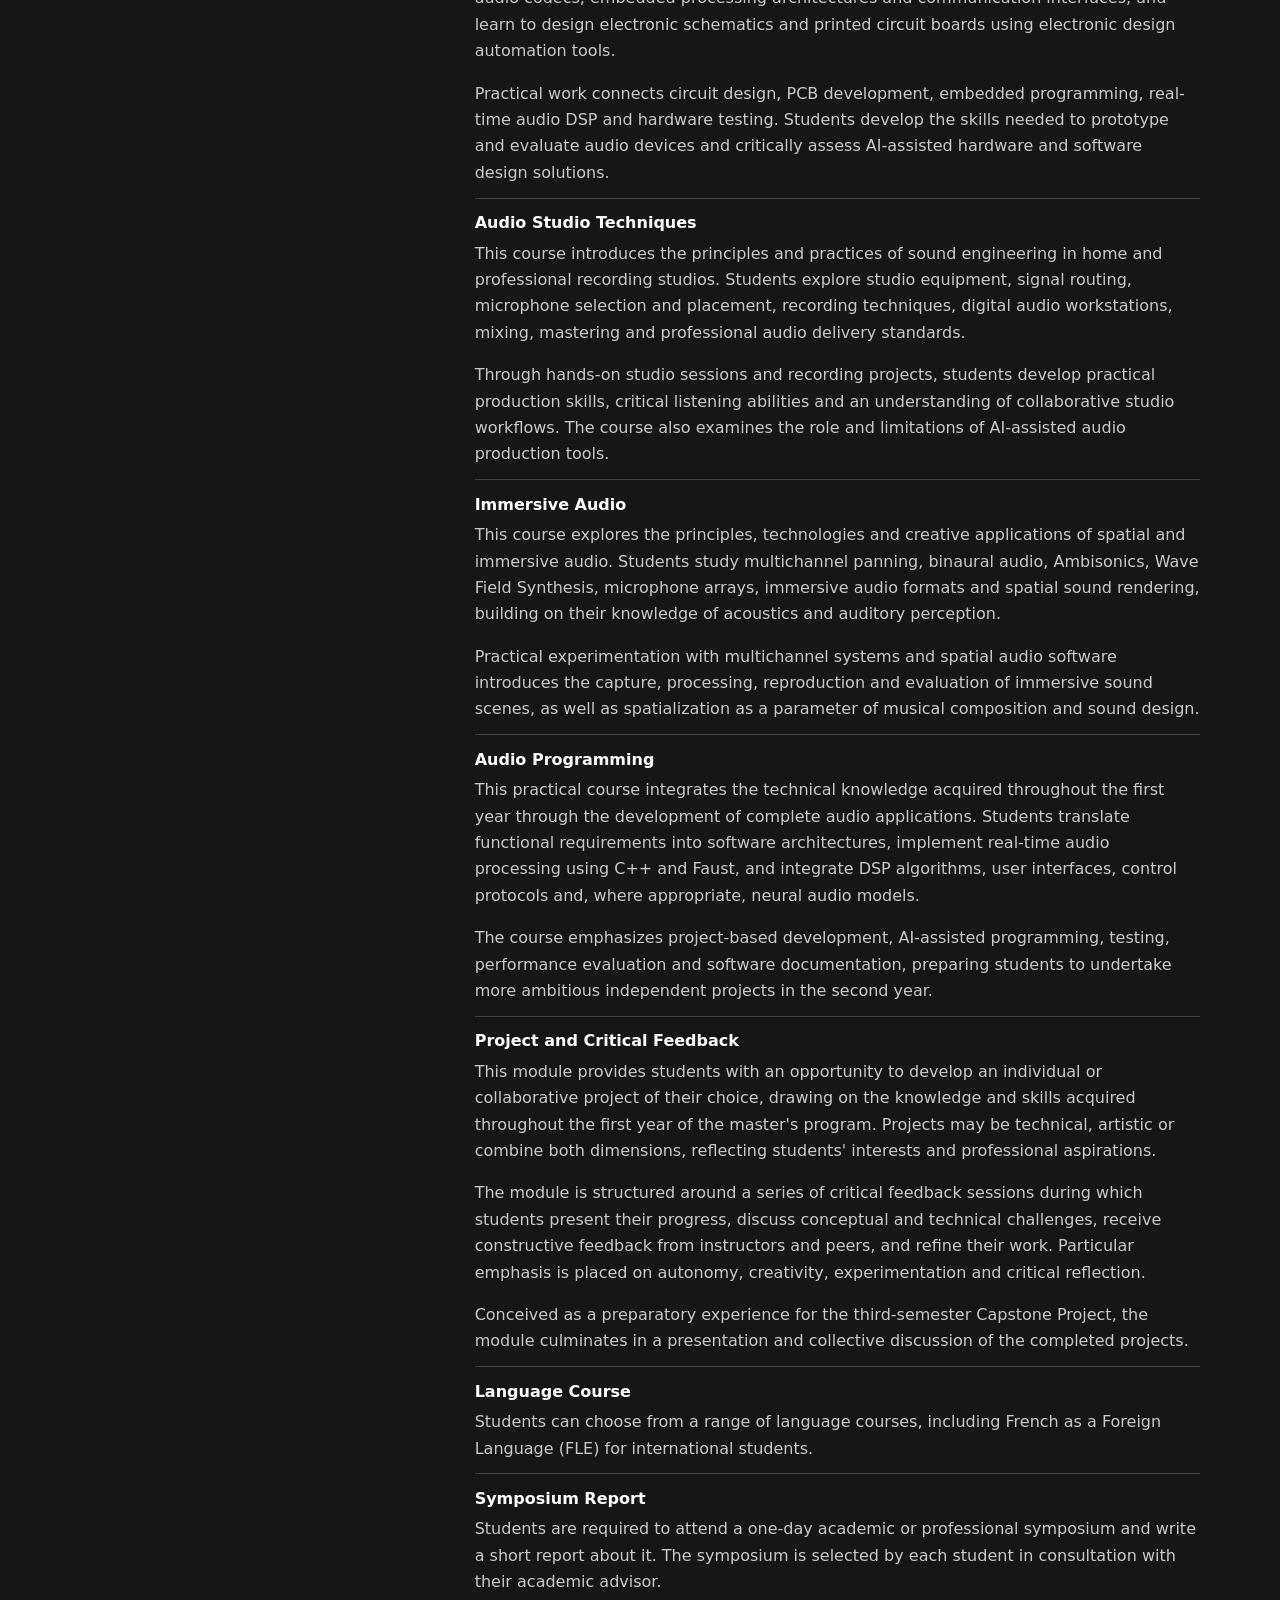
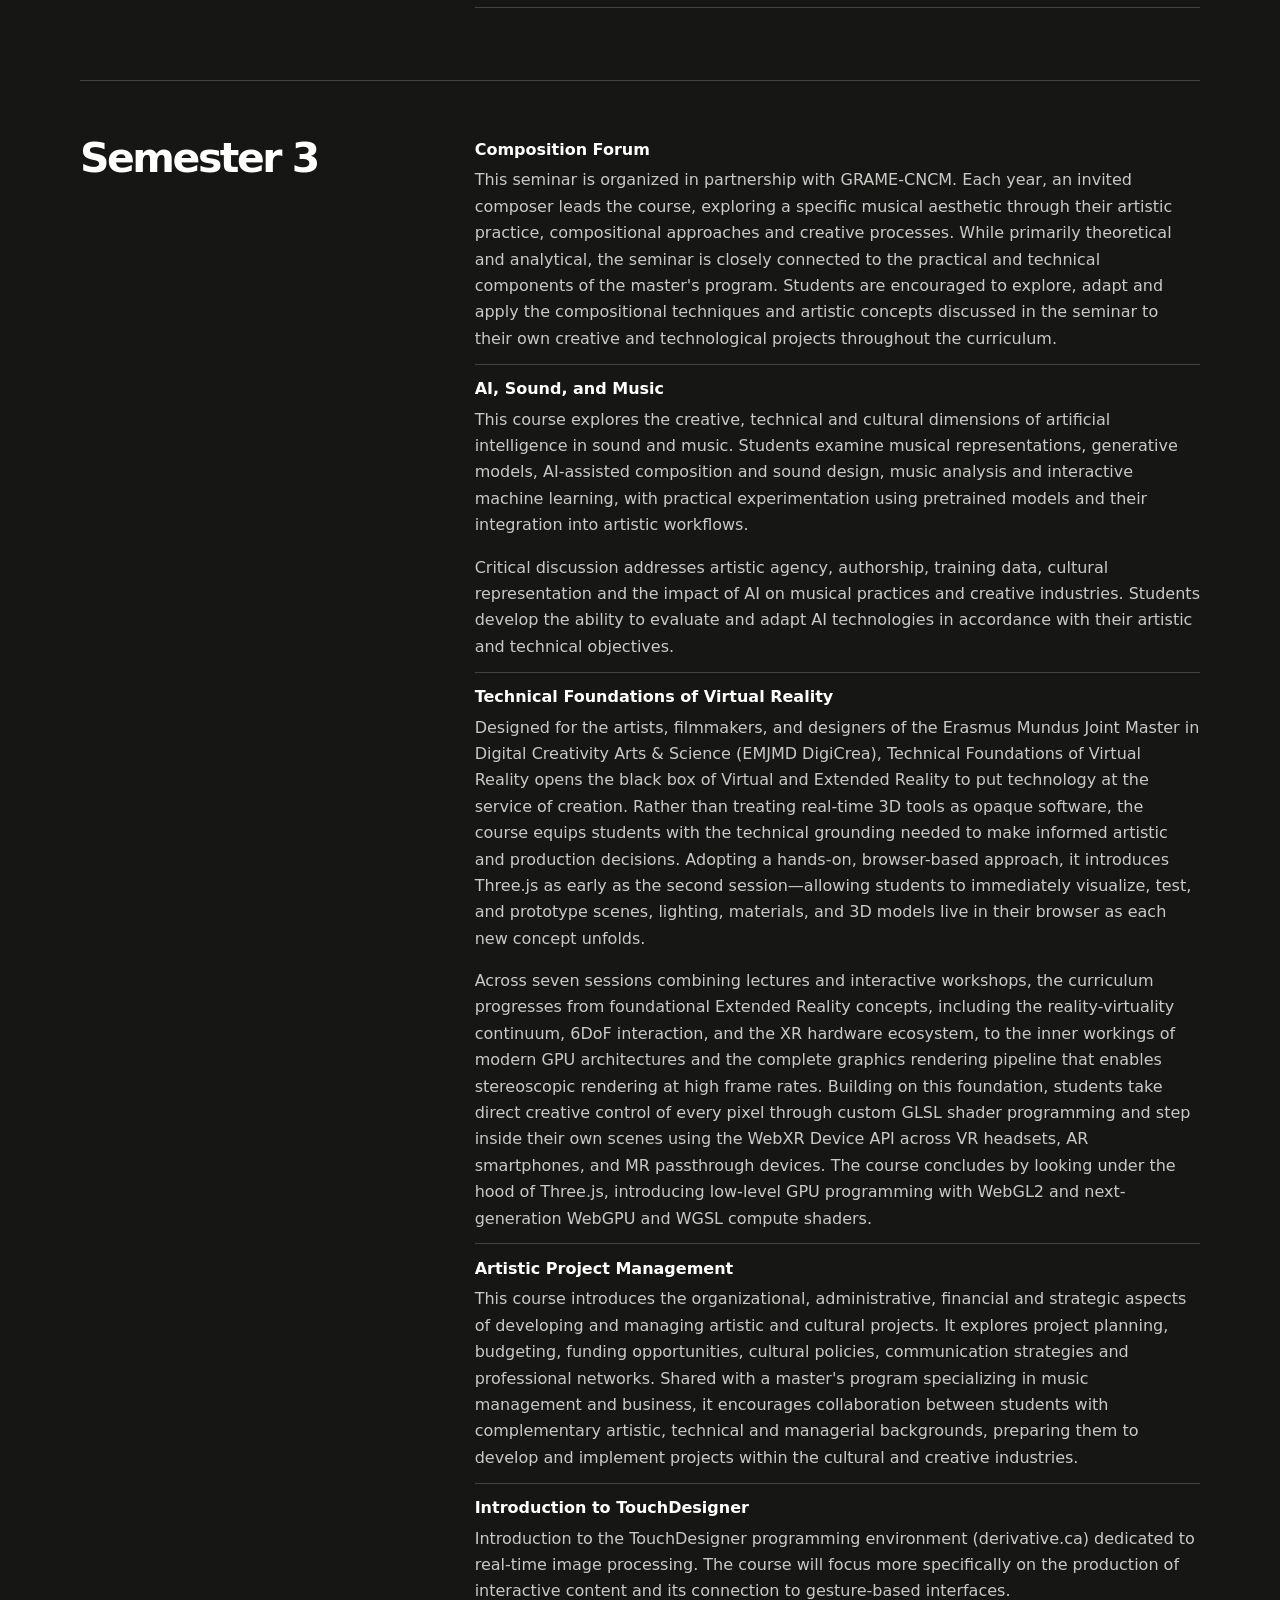
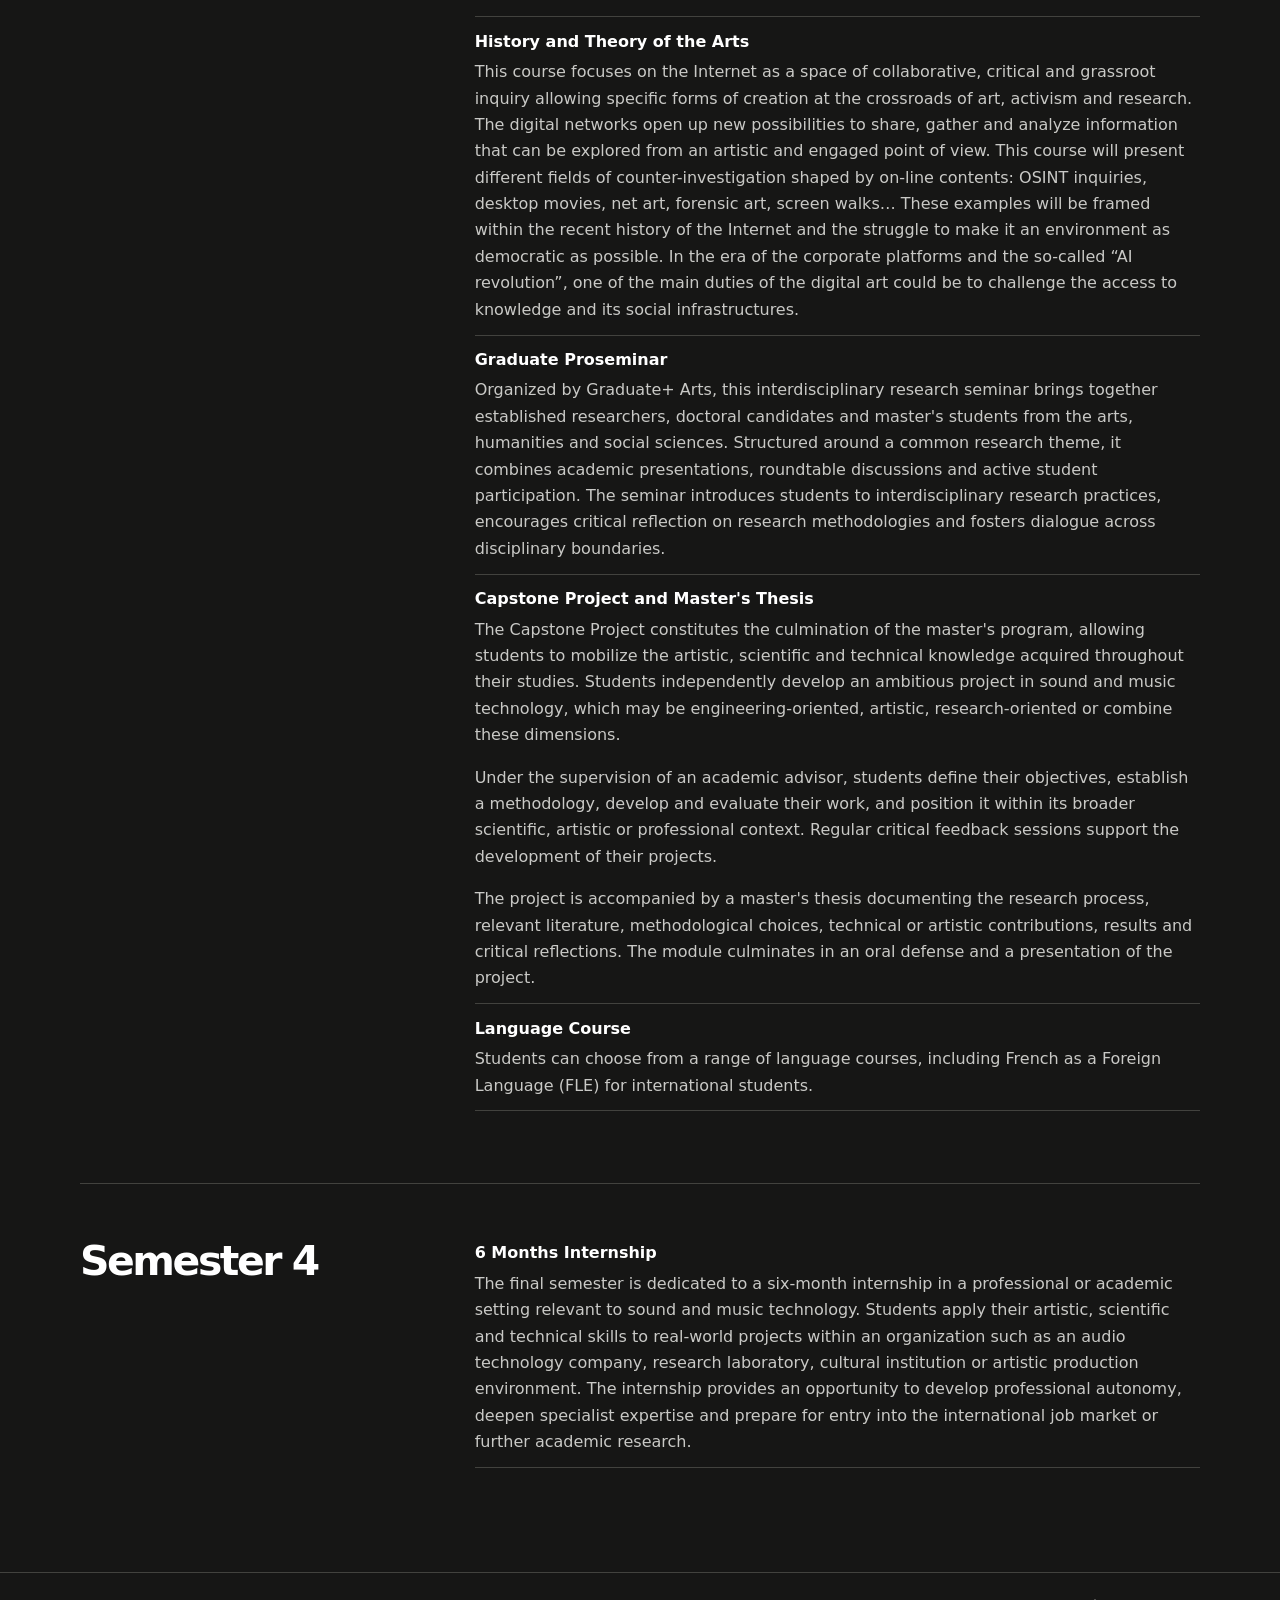
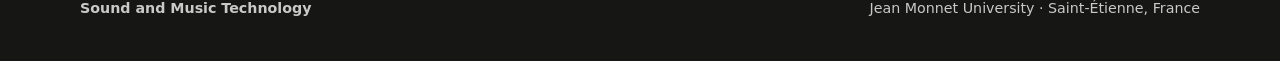
==== commit b69c1d59: "Some changes" ====
--- a/docs/classes.html
+++ b/docs/classes.html
@@ -14,46 +14,46 @@
 <h2>Semester 1</h2>
 <div><ul class="courses">
   <li>
-    <strong>Fundamentals of Music Technology — 12 hours</strong>
+    <strong>Fundamentals of Music Technology</strong>
     <p>This course introduces the essential tools, concepts and practices of sound and music technology. Students explore analog and digital audio systems, studio equipment, audio interfaces, signal routing, digital audio workstations, MIDI and OSC, and audio file formats. They also learn to record, edit, analyze and manipulate sound using established software tools.</p>
     <p>The course introduces computational musicology and AI-assisted audio analysis and processing, providing students from different academic backgrounds with a common practical and technical foundation for the rest of the program.</p>
   </li>
   <li>
-    <strong>Computer Music Techniques — 12 hours</strong>
+    <strong>Computer Music Techniques</strong>
     <p>This course introduces the principal techniques and programming environments used in computer music, including Pure Data, Faust, Max/MSP, SuperCollider and ChucK. Through practical experimentation with Pure Data and Faust, students explore signal flow, sound synthesis, audio effects, musical control and the design of interactive sound processes.</p>
     <p>The course emphasizes transferable concepts and the creative combination of synthesis and processing techniques, including the critical use of AI-assisted programming tools.</p>
   </li>
   <li>
-    <strong>Interactive Audio Processing and Sound Design — 18 hours</strong>
+    <strong>Interactive Audio Processing and Sound Design</strong>
     <p>This course develops professional skills in interactive sound processing and sound design using Max/MSP. Students design real-time audio processing systems, reactive patches, musical control interfaces and sound transformations for live electronics, mixed music and interactive installations.</p>
     <p>Particular attention is paid to the practice of computer music assistance, including collaboration with artists, the integration of external devices and software, rehearsal and performance workflows, technical reliability, debugging and the documentation and preservation of electronic works.</p>
   </li>
   <li>
-    <strong>Composition Forum — 21 hours</strong>
+    <strong>Composition Forum</strong>
     <p>This seminar is organized in partnership with GRAME-CNCM. Each year, an invited composer leads the course, exploring a specific musical aesthetic through their artistic practice, compositional approaches and creative processes. While primarily theoretical and analytical, the seminar is closely connected to the practical and technical components of the master's program. Students are encouraged to explore, adapt and apply the compositional techniques and artistic concepts discussed in the seminar to their own creative and technological projects throughout the curriculum.</p>
   </li>
   <li>
-    <strong>Acoustics and Psychoacoustics — 24 hours</strong>
+    <strong>Acoustics and Psychoacoustics</strong>
     <p>This course provides the physical, mathematical and perceptual foundations required to understand sound production, propagation, capture, representation and reproduction. Students learn about acoustic waves, resonance, sound levels, room acoustics, electroacoustic transducers and digital audio, as well as the physiology of hearing, psychoacoustic phenomena and spatial sound perception in humans and other species.</p>
     <p>Lectures are combined with experimental work involving acoustic measurements, signal analysis and controlled listening. Students learn to relate measurable acoustic properties to auditory experience and to critically evaluate computational and AI-assisted acoustic tools in contexts ranging from music technology to bioacoustics.</p>
   </li>
   <li>
-    <strong>Human-Computer Interaction — 32 hours</strong>
+    <strong>Human-Computer Interaction</strong>
     <p>This course explores the design of physical interfaces and interactive systems for music, sound and the arts. Students learn to program microcontrollers, build basic electronic circuits, interface sensors, capture gestures and map physical actions to digital media. Applications include digital musical instruments, controllers and interactive installations, with an introduction to AI-assisted gesture recognition and prototyping.</p>
     <p>A dedicated digital fabrication component introduces 3D modeling with Blender, 3D printing and laser cutting, enabling students to design and manufacture the physical components and enclosures of their interactive systems.</p>
   </li>
   <li>
-    <strong>Introduction to Computer Programming — 24 hours</strong>
+    <strong>Introduction to Computer Programming</strong>
     <p>This course introduces computational thinking and fundamental programming concepts through Python, with an emphasis on scientific computing, data manipulation, visualization and audio applications. Students develop skills in structuring programs, using libraries, processing datasets and testing and documenting their code.</p>
     <p>An introduction to C++ establishes the foundations of compiled programming, memory management and real-time constraints. AI-assisted development is integrated throughout the course, with particular emphasis on understanding, evaluating and correcting generated code rather than relying on it uncritically.</p>
   </li>
   <li>
-    <strong>Audio Systems — 22 hours</strong>
+    <strong>Audio Systems</strong>
     <p>This course examines how analog and digital audio systems are structured and how their hardware and software components interact. Topics include digital audio representation, processor architectures, real-time software, audio drivers and frameworks, plug-in formats, digital audio interfaces, clocking, synchronization, networked audio and control protocols.</p>
     <p>Through practical programming experiments and architectural case studies, students learn to design, analyze and evaluate complete audio systems, identify technical constraints and make informed decisions when developing audio software with or without AI assistance.</p>
   </li>
   <li>
-    <strong>Interdisciplinary Aesthetic Seminar — 15 hours</strong>
+    <strong>Interdisciplinary Aesthetic Seminar</strong>
     <p>This seminar is shared between multiple masters program in the Arts school at UJM. It focuses on Aesthetic in the Arts. Its content changes yearly.</p>
   </li>
   <li>
@@ -61,7 +61,7 @@
     <p>This course introduces the methodologies and working practices needed to undertake academic, artistic and technical projects at master's level. Students develop approaches to identifying relevant sources, formulating questions, organizing their work, documenting their processes and communicating results critically and clearly.</p>
   </li>
   <li>
-    <strong>Language Course — 18 hours</strong>
+    <strong>Language Course</strong>
     <p>Students can choose from a range of language courses, including French as a Foreign Language (FLE) for international students.</p>
   </li>
   <li>
@@ -74,58 +74,58 @@
 <h2>Semester 2</h2>
 <div><ul class="courses">
   <li>
-    <strong>Audio Digital Signal Processing — 24 hours</strong>
+    <strong>Audio Digital Signal Processing</strong>
     <p>This course introduces the mathematical and algorithmic foundations of digital audio signal processing. Students study discrete-time systems, convolution, Fourier analysis, the FFT, the Z-transform, digital filters and sampling-rate conversion, and apply these concepts to sound synthesis, effects and audio analysis.</p>
     <p>Numerical experimentation and practical implementations in Python and Faust connect theory to real-world audio applications. The course provides a foundation for real-time audio programming and for understanding and evaluating data-driven signal processing approaches.</p>
   </li>
   <li>
-    <strong>AI for Digital Signal Processing — 20 hours</strong>
+    <strong>AI for Digital Signal Processing</strong>
     <p>This course explores machine learning and neural network approaches to audio analysis, processing and synthesis. Students examine audio representations, training and inference, neural architectures and pretrained models, and their applications to sound classification, source separation, enhancement, neural synthesis and audio effects.</p>
     <p>Practical work with Python and machine learning frameworks introduces model development, evaluation and integration, including hybrid neural and conventional DSP approaches. Students critically assess the performance, controllability, computational requirements and limitations of these methods, including their suitability for real-time and embedded audio systems.</p>
   </li>
   <li>
-    <strong>History of Electronic Music — 21 hours</strong>
+    <strong>History of Electronic Music</strong>
     <p>This course traces the development of electronic and electroacoustic music from early electrical instruments and recording technologies to contemporary computer music and digital practices. It explores musique concrète, electronic music studios, acousmatic and mixed music, synthesizers, experimental and popular electronic music, and the changing relationship between technological developments and musical aesthetics.</p>
     <p>Guided listening, analysis of representative works and accessible practical experiments help students understand the creative possibilities and constraints of the technologies that have shaped electronic music, regardless of their technical background.</p>
   </li>
   <li>
-    <strong>20th and 21st Century Musicology — 21 hours</strong>
+    <strong>20th and 21st Century Musicology</strong>
     <p>This research seminar explores musicological approaches to the music of the 20th and 21st centuries. Each year, the seminar focuses on a specific topic, examining musical practices, aesthetic movements and their historical, social and cultural contexts through critical discussion, analysis and engagement with current research.</p>
   </li>
   <li>
-    <strong>Bioacoustics — 40 hours</strong>
+    <strong>Bioacoustics</strong>
     <p>This module takes place within the framework of the <a href="https://www.eneslab.com/bioacoustic-winter-school">Bioacoustics Winter School</a>, organized by the ENES Bioacoustics Research Laboratory at Jean Monnet University. Bringing together an international community of researchers and students, the winter school explores the production, propagation and perception of biological sounds, with particular emphasis on acoustic communication in humans and animals.</p>
     <p>Combining lectures, practical sessions and experimental approaches, the program introduces students to bioacoustic research methods, sound recording and analysis, experimental design and data interpretation. It also explores applications in ecology, animal behavior, biodiversity monitoring and environmental acoustics. The specific content varies each year according to the scientific program and invited researchers.</p>
     <p>For SMT students, this module provides an opportunity to apply their knowledge of acoustics, signal processing and audio technologies to research questions beyond the traditional fields of music and audio engineering.</p>
   </li>
   <li>
-    <strong>Electronics and Embedded Systems for Audio — 20 hours</strong>
+    <strong>Electronics and Embedded Systems for Audio</strong>
     <p>This course introduces the design and implementation of custom electronic hardware for audio applications. Students explore analog and digital audio circuitry, power supplies, audio codecs, embedded processing architectures and communication interfaces, and learn to design electronic schematics and printed circuit boards using electronic design automation tools.</p>
     <p>Practical work connects circuit design, PCB development, embedded programming, real-time audio DSP and hardware testing. Students develop the skills needed to prototype and evaluate audio devices and critically assess AI-assisted hardware and software design solutions.</p>
   </li>
   <li>
-    <strong>Audio Studio Techniques — 20 hours</strong>
+    <strong>Audio Studio Techniques</strong>
     <p>This course introduces the principles and practices of sound engineering in home and professional recording studios. Students explore studio equipment, signal routing, microphone selection and placement, recording techniques, digital audio workstations, mixing, mastering and professional audio delivery standards.</p>
     <p>Through hands-on studio sessions and recording projects, students develop practical production skills, critical listening abilities and an understanding of collaborative studio workflows. The course also examines the role and limitations of AI-assisted audio production tools.</p>
   </li>
   <li>
-    <strong>Immersive Audio — 16 hours</strong>
+    <strong>Immersive Audio</strong>
     <p>This course explores the principles, technologies and creative applications of spatial and immersive audio. Students study multichannel panning, binaural audio, Ambisonics, Wave Field Synthesis, microphone arrays, immersive audio formats and spatial sound rendering, building on their knowledge of acoustics and auditory perception.</p>
     <p>Practical experimentation with multichannel systems and spatial audio software introduces the capture, processing, reproduction and evaluation of immersive sound scenes, as well as spatialization as a parameter of musical composition and sound design.</p>
   </li>
   <li>
-    <strong>Audio Programming — 12 hours</strong>
+    <strong>Audio Programming</strong>
     <p>This practical course integrates the technical knowledge acquired throughout the first year through the development of complete audio applications. Students translate functional requirements into software architectures, implement real-time audio processing using C++ and Faust, and integrate DSP algorithms, user interfaces, control protocols and, where appropriate, neural audio models.</p>
     <p>The course emphasizes project-based development, AI-assisted programming, testing, performance evaluation and software documentation, preparing students to undertake more ambitious independent projects in the second year.</p>
   </li>
   <li>
-    <strong>Project and Critical Feedback — 8 hours</strong>
+    <strong>Project and Critical Feedback</strong>
     <p>This module provides students with an opportunity to develop an individual or collaborative project of their choice, drawing on the knowledge and skills acquired throughout the first year of the master's program. Projects may be technical, artistic or combine both dimensions, reflecting students' interests and professional aspirations.</p>
     <p>The module is structured around a series of critical feedback sessions during which students present their progress, discuss conceptual and technical challenges, receive constructive feedback from instructors and peers, and refine their work. Particular emphasis is placed on autonomy, creativity, experimentation and critical reflection.</p>
     <p>Conceived as a preparatory experience for the third-semester Capstone Project, the module culminates in a presentation and collective discussion of the completed projects.</p>
   </li>
   <li>
-    <strong>Language Course — 18 hours</strong>
+    <strong>Language Course</strong>
     <p>Students can choose from a range of language courses, including French as a Foreign Language (FLE) for international students.</p>
   </li>
   <li>
@@ -138,33 +138,33 @@
 <h2>Semester 3</h2>
 <div><ul class="courses">
   <li>
-    <strong>Composition Forum — 21 hours</strong>
+    <strong>Composition Forum</strong>
     <p>This seminar is organized in partnership with GRAME-CNCM. Each year, an invited composer leads the course, exploring a specific musical aesthetic through their artistic practice, compositional approaches and creative processes. While primarily theoretical and analytical, the seminar is closely connected to the practical and technical components of the master's program. Students are encouraged to explore, adapt and apply the compositional techniques and artistic concepts discussed in the seminar to their own creative and technological projects throughout the curriculum.</p>
   </li>
   <li>
-    <strong>AI, Sound, and Music — 12 hours</strong>
+    <strong>AI, Sound, and Music</strong>
     <p>This course explores the creative, technical and cultural dimensions of artificial intelligence in sound and music. Students examine musical representations, generative models, AI-assisted composition and sound design, music analysis and interactive machine learning, with practical experimentation using pretrained models and their integration into artistic workflows.</p>
     <p>Critical discussion addresses artistic agency, authorship, training data, cultural representation and the impact of AI on musical practices and creative industries. Students develop the ability to evaluate and adapt AI technologies in accordance with their artistic and technical objectives.</p>
   </li>
   <li>
-    <strong>Technical Foundations of Virtual Reality — 30 hours</strong>
+    <strong>Technical Foundations of Virtual Reality</strong>
     <p>Designed for the artists, filmmakers, and designers of the Erasmus Mundus Joint Master in Digital Creativity Arts &amp; Science (EMJMD DigiCrea), Technical Foundations of Virtual Reality opens the black box of Virtual and Extended Reality to put technology at the service of creation. Rather than treating real-time 3D tools as opaque software, the course equips students with the technical grounding needed to make informed artistic and production decisions. Adopting a hands-on, browser-based approach, it introduces Three.js as early as the second session—allowing students to immediately visualize, test, and prototype scenes, lighting, materials, and 3D models live in their browser as each new concept unfolds.</p>
     <p>Across seven sessions combining lectures and interactive workshops, the curriculum progresses from foundational Extended Reality concepts, including the reality-virtuality continuum, 6DoF interaction, and the XR hardware ecosystem, to the inner workings of modern GPU architectures and the complete graphics rendering pipeline that enables stereoscopic rendering at high frame rates. Building on this foundation, students take direct creative control of every pixel through custom GLSL shader programming and step inside their own scenes using the WebXR Device API across VR headsets, AR smartphones, and MR passthrough devices. The course concludes by looking under the hood of Three.js, introducing low-level GPU programming with WebGL2 and next-generation WebGPU and WGSL compute shaders.</p>
   </li>
   <li>
-    <strong>Artistic Project Management — 10 hours</strong>
+    <strong>Artistic Project Management</strong>
     <p>This course introduces the organizational, administrative, financial and strategic aspects of developing and managing artistic and cultural projects. It explores project planning, budgeting, funding opportunities, cultural policies, communication strategies and professional networks. Shared with a master's program specializing in music management and business, it encourages collaboration between students with complementary artistic, technical and managerial backgrounds, preparing them to develop and implement projects within the cultural and creative industries.</p>
   </li>
   <li>
-    <strong>Introduction to TouchDesigner — 18 hours</strong>
+    <strong>Introduction to TouchDesigner</strong>
     <p>Introduction to the TouchDesigner programming environment (derivative.ca) dedicated to real-time image processing. The course will focus more specifically on the production of interactive content and its connection to gesture-based interfaces.</p>
   </li>
   <li>
-    <strong>History and Theory of the Arts — 18 hours</strong>
+    <strong>History and Theory of the Arts</strong>
     <p>This course focuses on the Internet as a space of collaborative, critical and grassroot inquiry allowing specific forms of creation at the crossroads of art, activism and research. The digital networks open up new possibilities to share, gather and analyze information that can be explored from an artistic and engaged point of view. This course will present different fields of counter-investigation shaped by on-line contents: OSINT inquiries, desktop movies, net art, forensic art, screen walks… These examples will be framed within the recent history of the Internet and the struggle to make it an environment as democratic as possible. In the era of the corporate platforms and the so-called “AI revolution”, one of the main duties of the digital art could be to challenge the access to knowledge and its social infrastructures.</p>
   </li>
   <li>
-    <strong>Graduate Proseminar — 7 hours</strong>
+    <strong>Graduate Proseminar</strong>
     <p>Organized by Graduate+ Arts, this interdisciplinary research seminar brings together established researchers, doctoral candidates and master's students from the arts, humanities and social sciences. Structured around a common research theme, it combines academic presentations, roundtable discussions and active student participation. The seminar introduces students to interdisciplinary research practices, encourages critical reflection on research methodologies and fosters dialogue across disciplinary boundaries.</p>
   </li>
   <li>
@@ -174,7 +174,7 @@
     <p>The project is accompanied by a master's thesis documenting the research process, relevant literature, methodological choices, technical or artistic contributions, results and critical reflections. The module culminates in an oral defense and a presentation of the project.</p>
   </li>
   <li>
-    <strong>Language Course — 18 hours</strong>
+    <strong>Language Course</strong>
     <p>Students can choose from a range of language courses, including French as a Foreign Language (FLE) for international students.</p>
   </li>
 </ul></div>
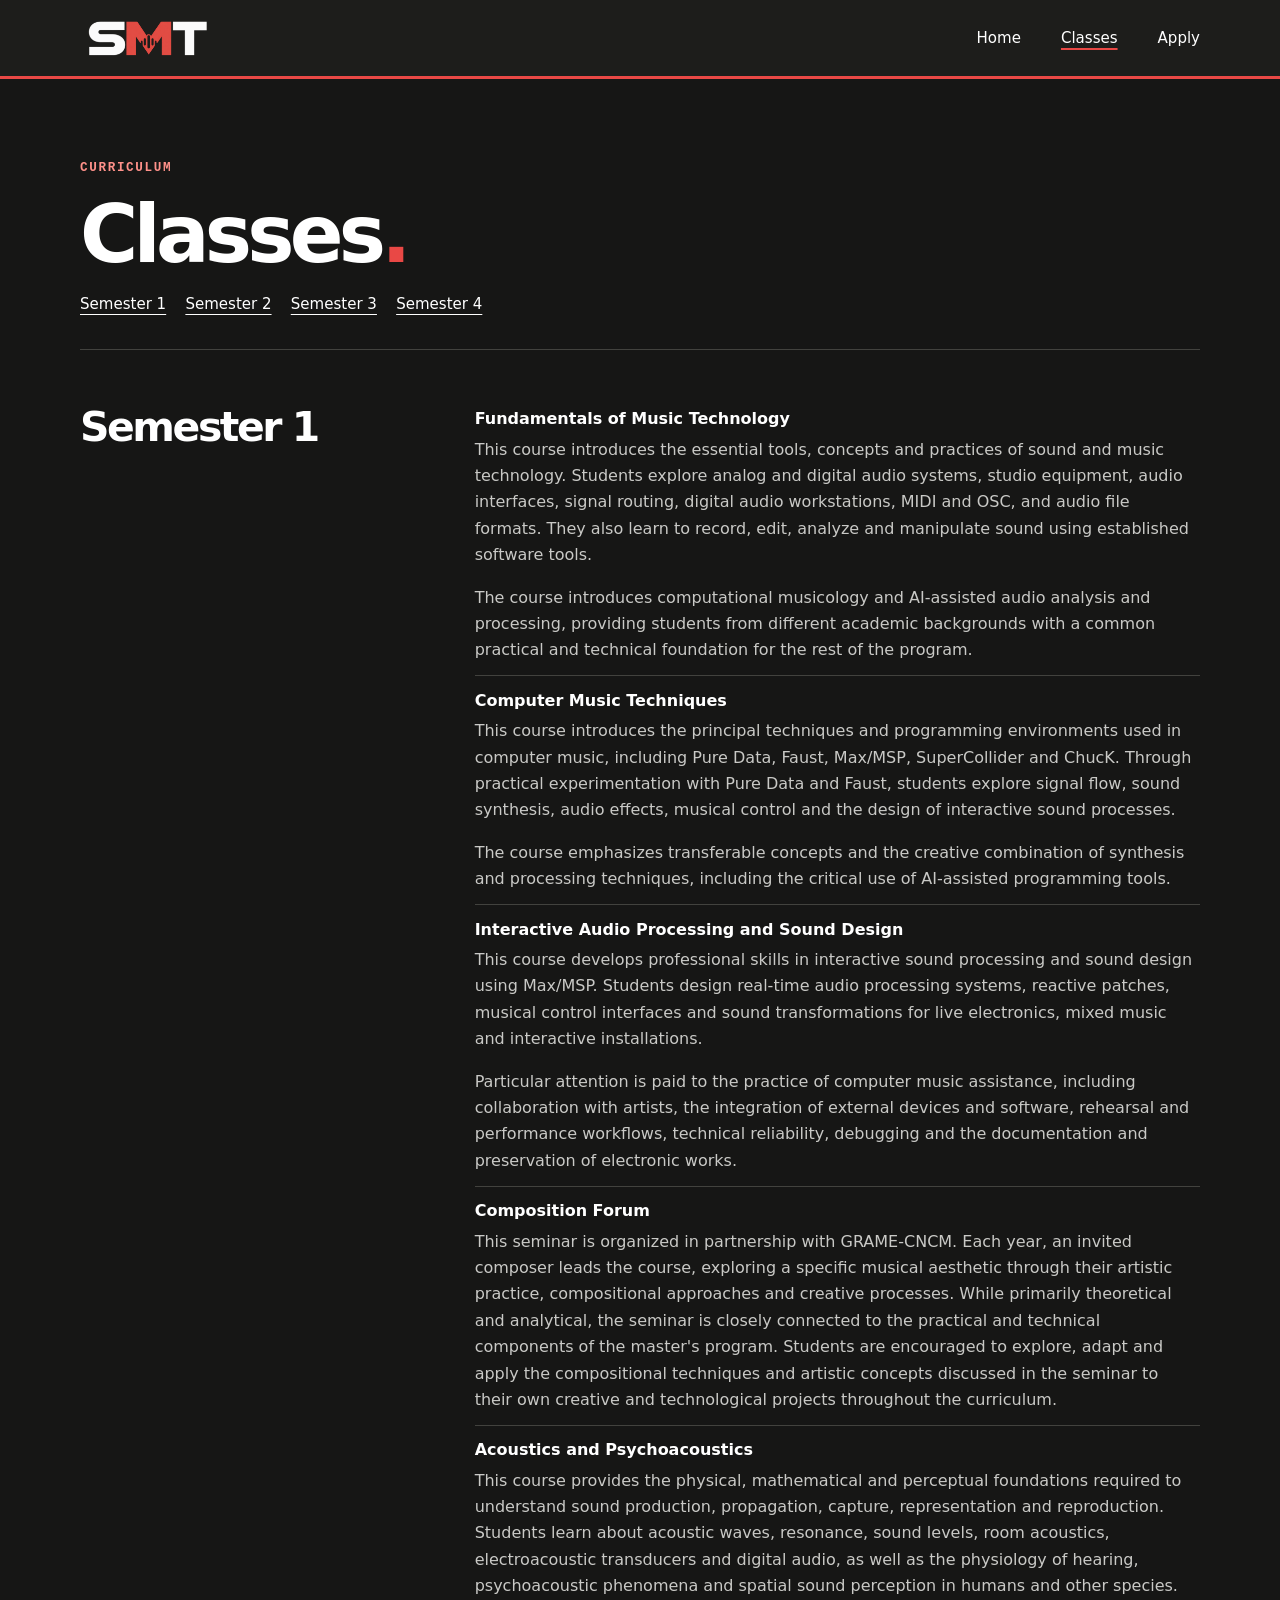
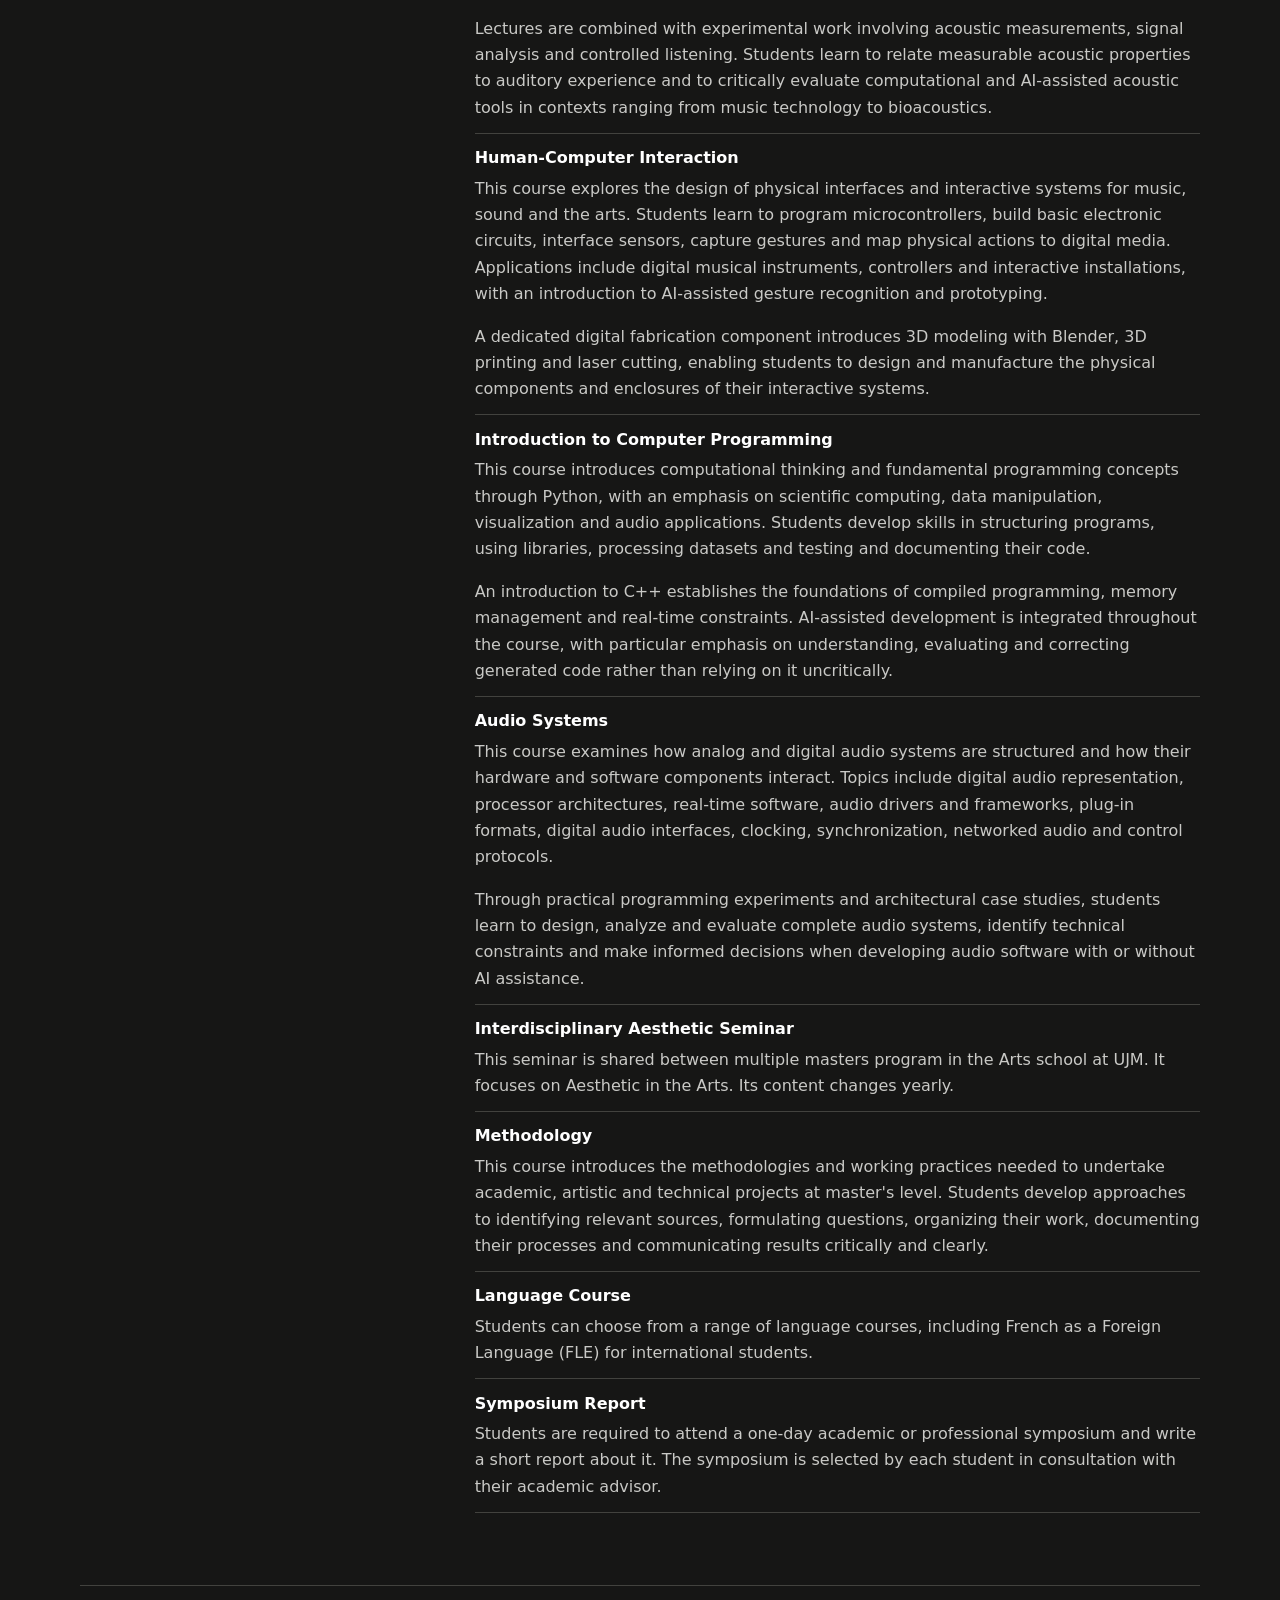
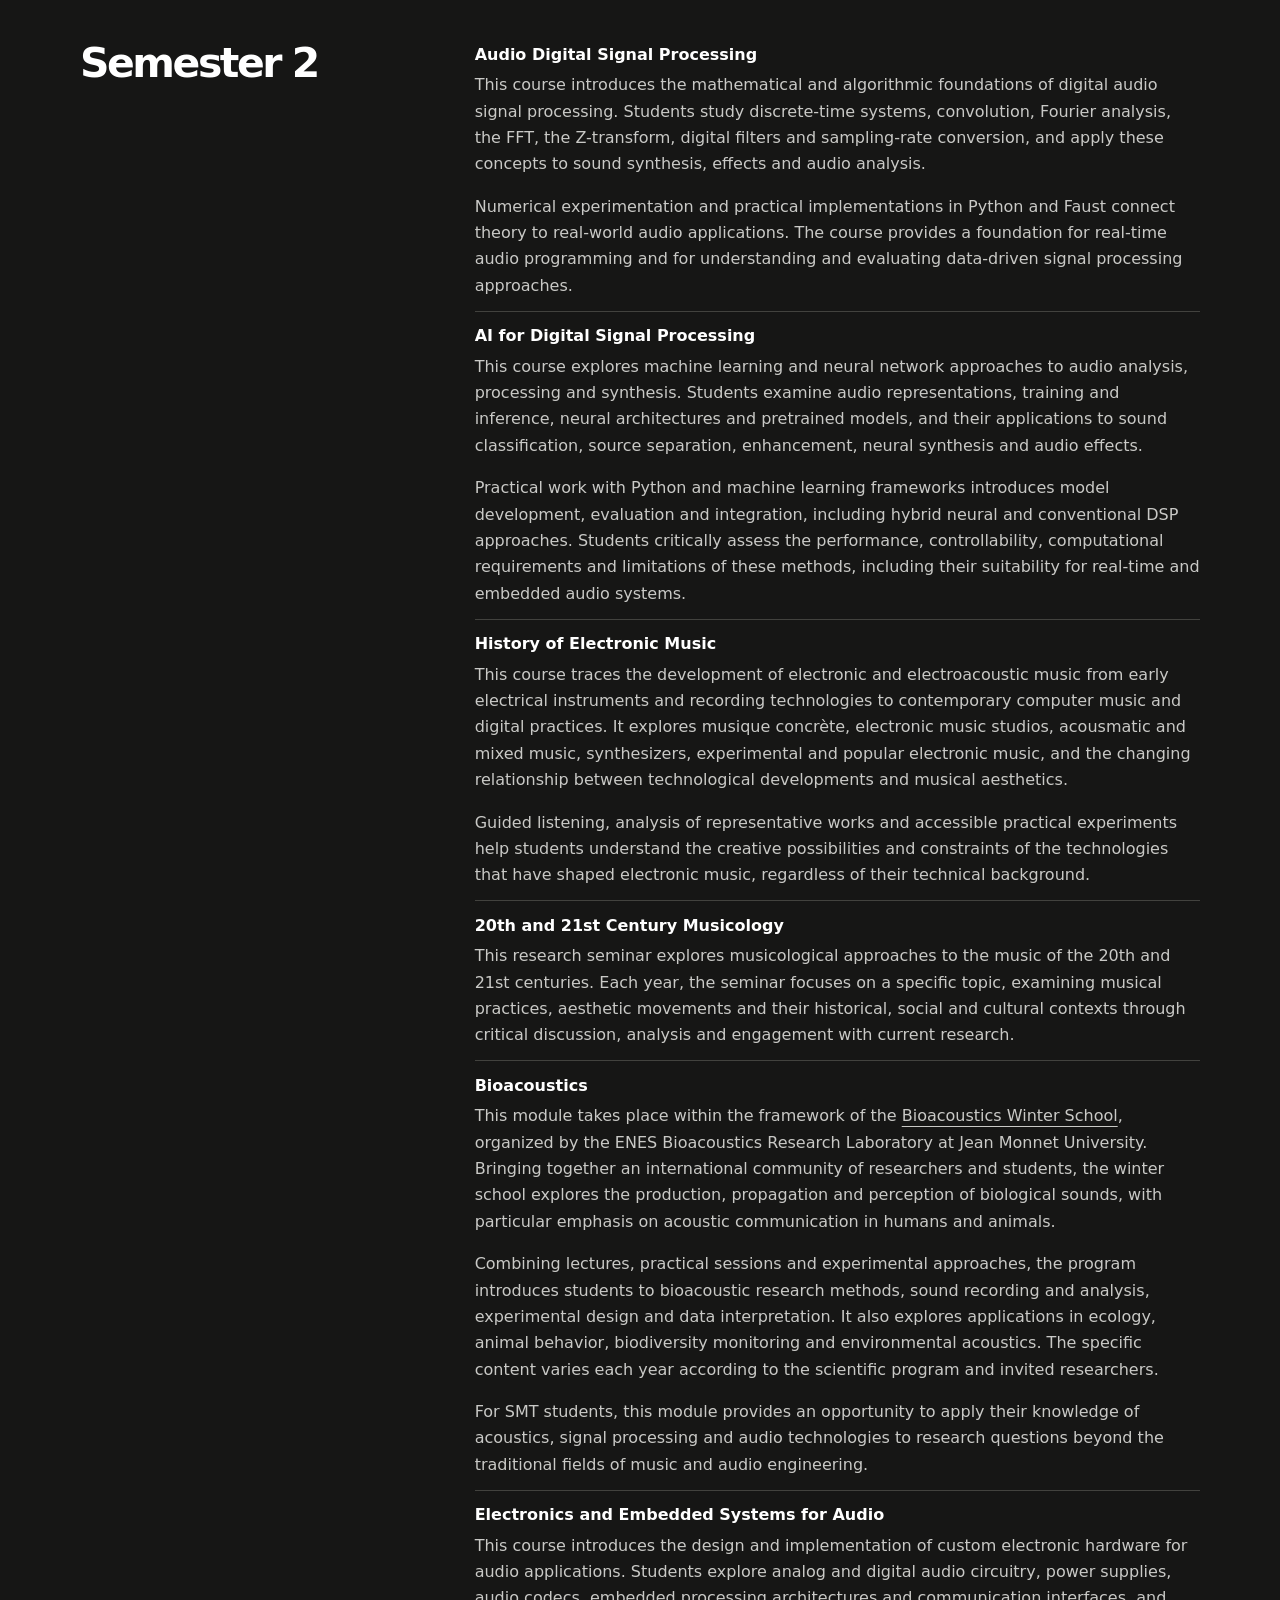
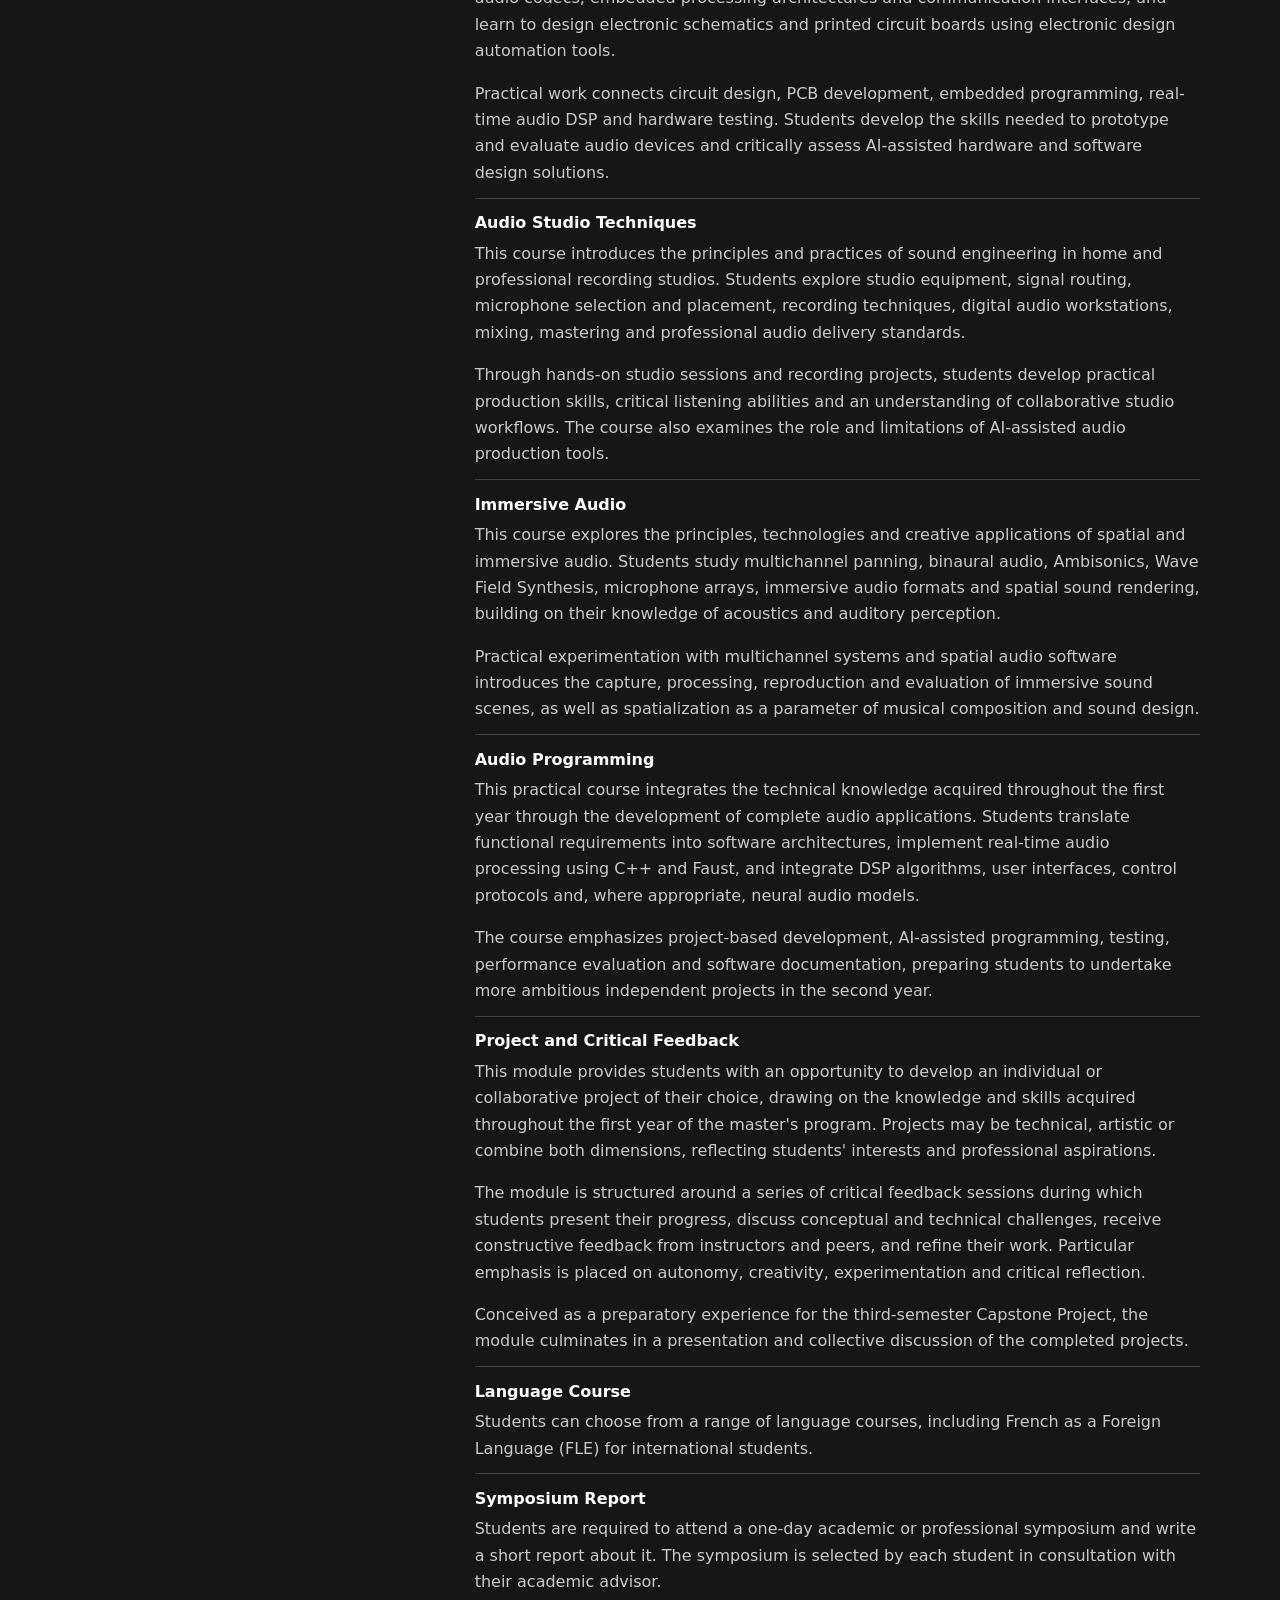
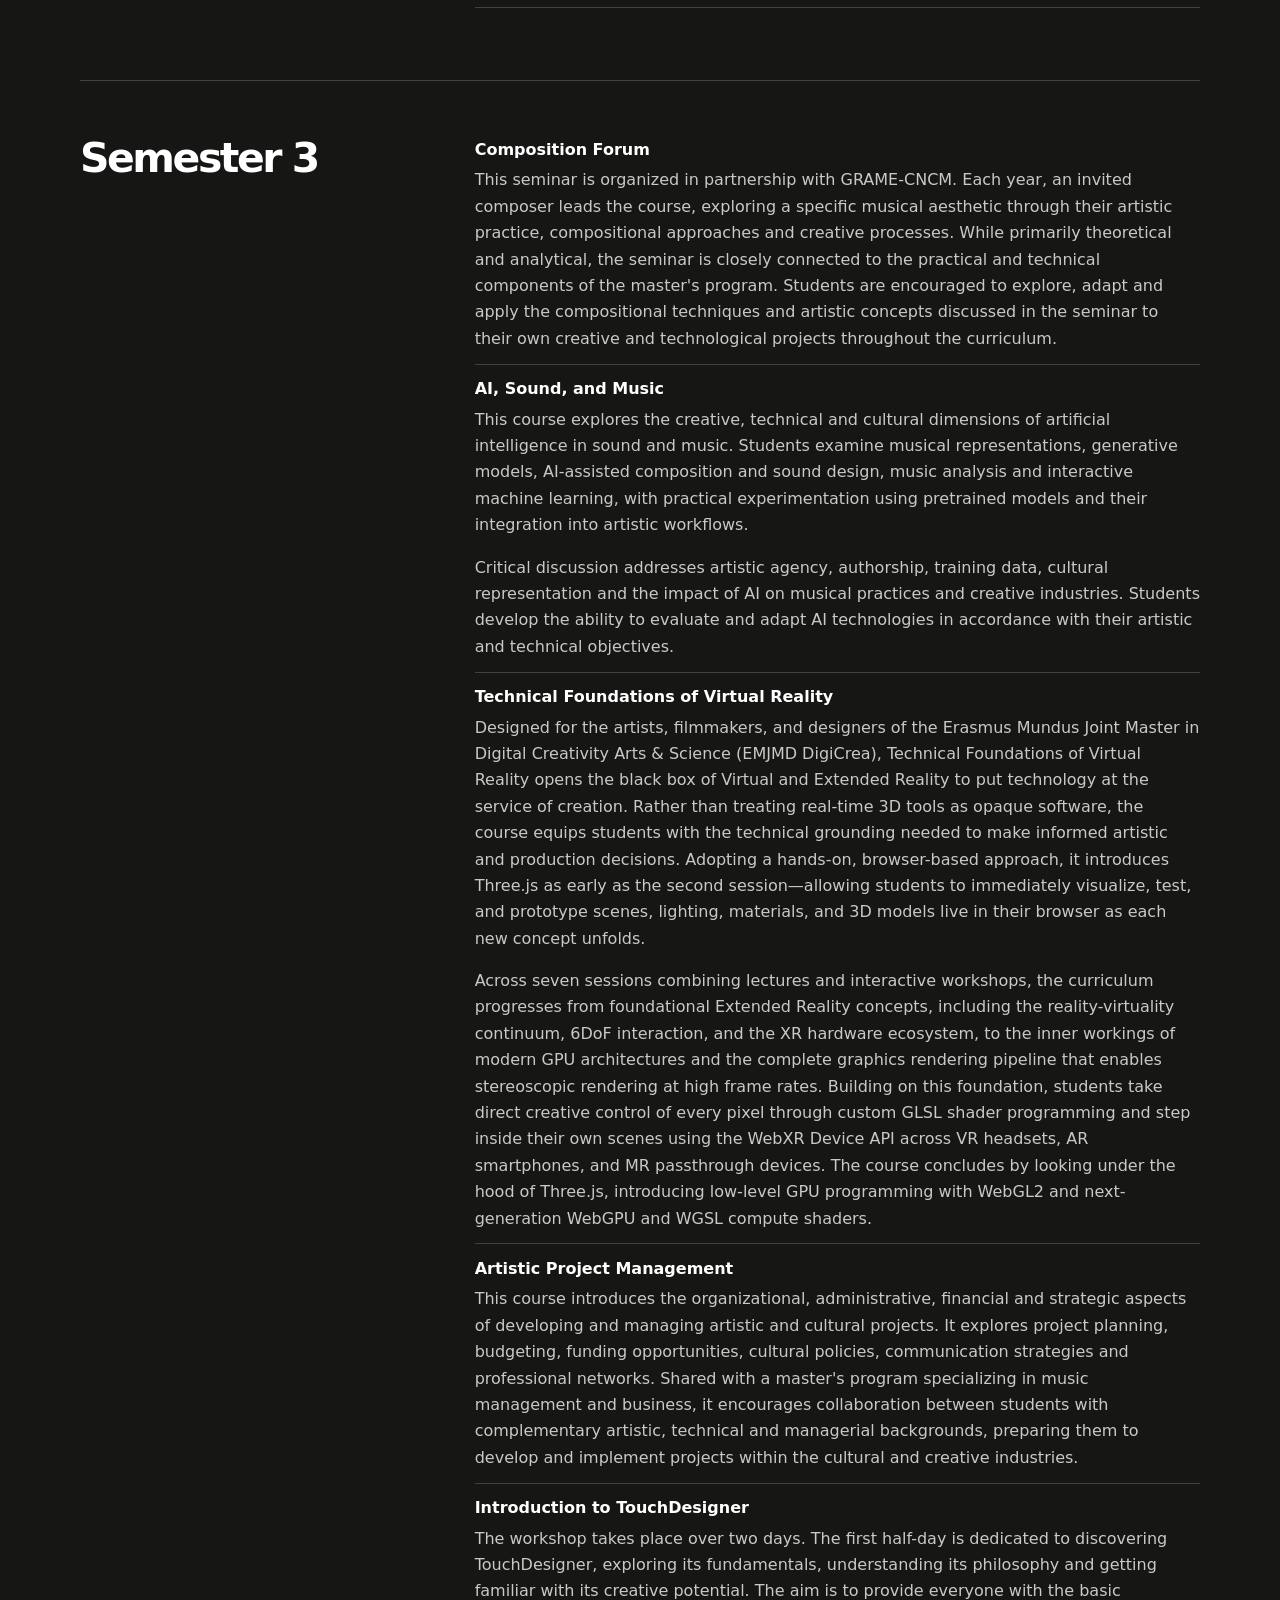
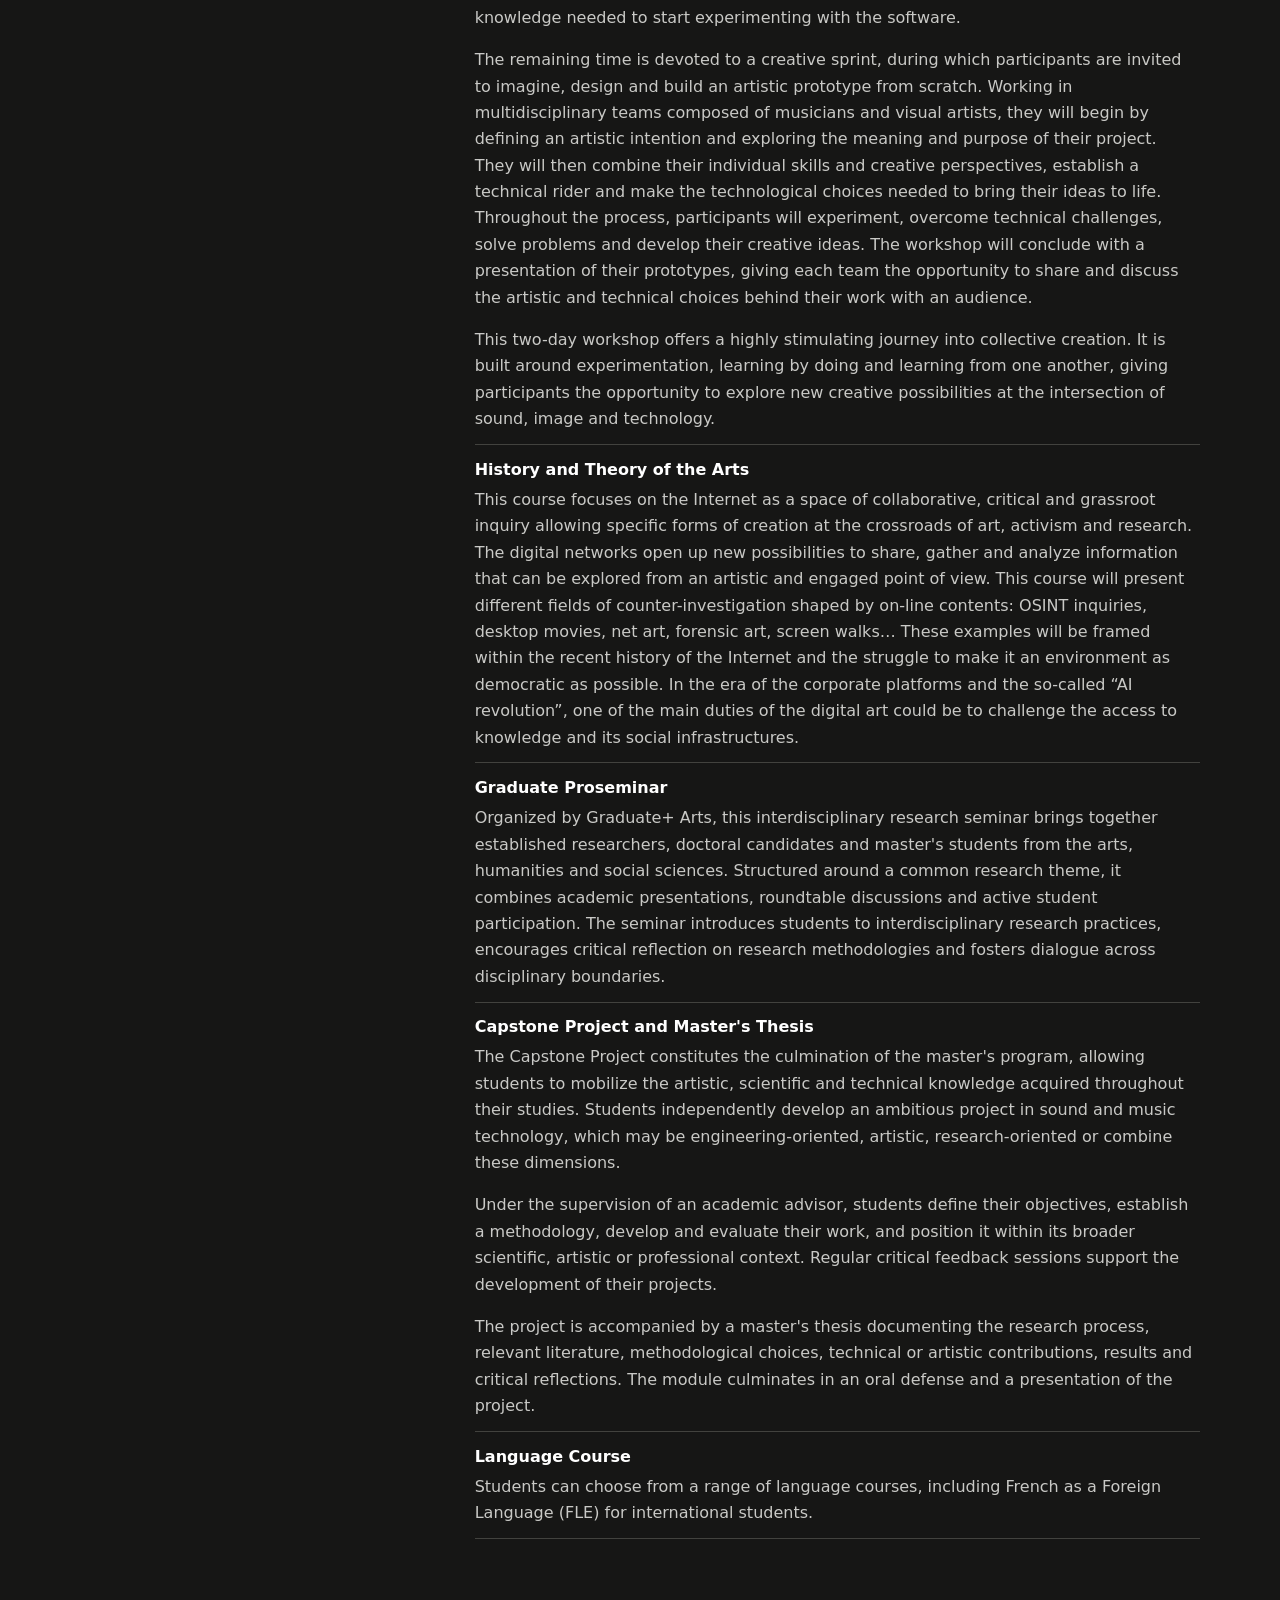
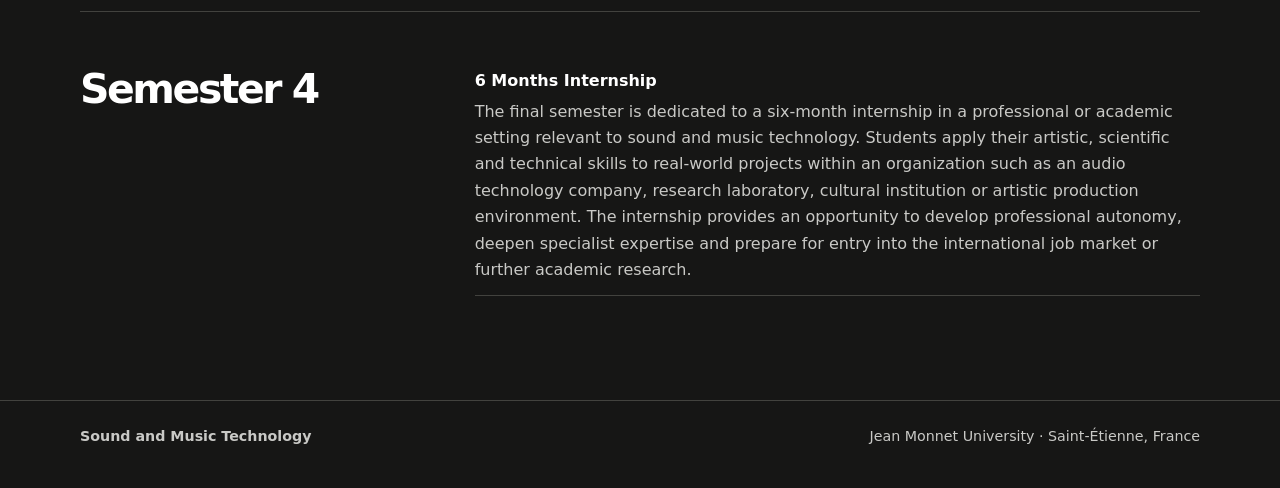
==== commit 2e97f7d2: "More content on the touchdesigner course" ====
--- a/docs/classes.html
+++ b/docs/classes.html
@@ -157,7 +157,9 @@
   </li>
   <li>
     <strong>Introduction to TouchDesigner</strong>
-    <p>Introduction to the TouchDesigner programming environment (derivative.ca) dedicated to real-time image processing. The course will focus more specifically on the production of interactive content and its connection to gesture-based interfaces.</p>
+    <p>The workshop takes place over two days. The first half-day is dedicated to discovering TouchDesigner, exploring its fundamentals, understanding its philosophy and getting familiar with its creative potential. The aim is to provide everyone with the basic knowledge needed to start experimenting with the software.</p>
+    <p>The remaining time is devoted to a creative sprint, during which participants are invited to imagine, design and build an artistic prototype from scratch. Working in multidisciplinary teams composed of musicians and visual artists, they will begin by defining an artistic intention and exploring the meaning and purpose of their project. They will then combine their individual skills and creative perspectives, establish a technical rider and make the technological choices needed to bring their ideas to life. Throughout the process, participants will experiment, overcome technical challenges, solve problems and develop their creative ideas. The workshop will conclude with a presentation of their prototypes, giving each team the opportunity to share and discuss the artistic and technical choices behind their work with an audience.</p>
+    <p>This two-day workshop offers a highly stimulating journey into collective creation. It is built around experimentation, learning by doing and learning from one another, giving participants the opportunity to explore new creative possibilities at the intersection of sound, image and technology.</p>
   </li>
   <li>
     <strong>History and Theory of the Arts</strong>
